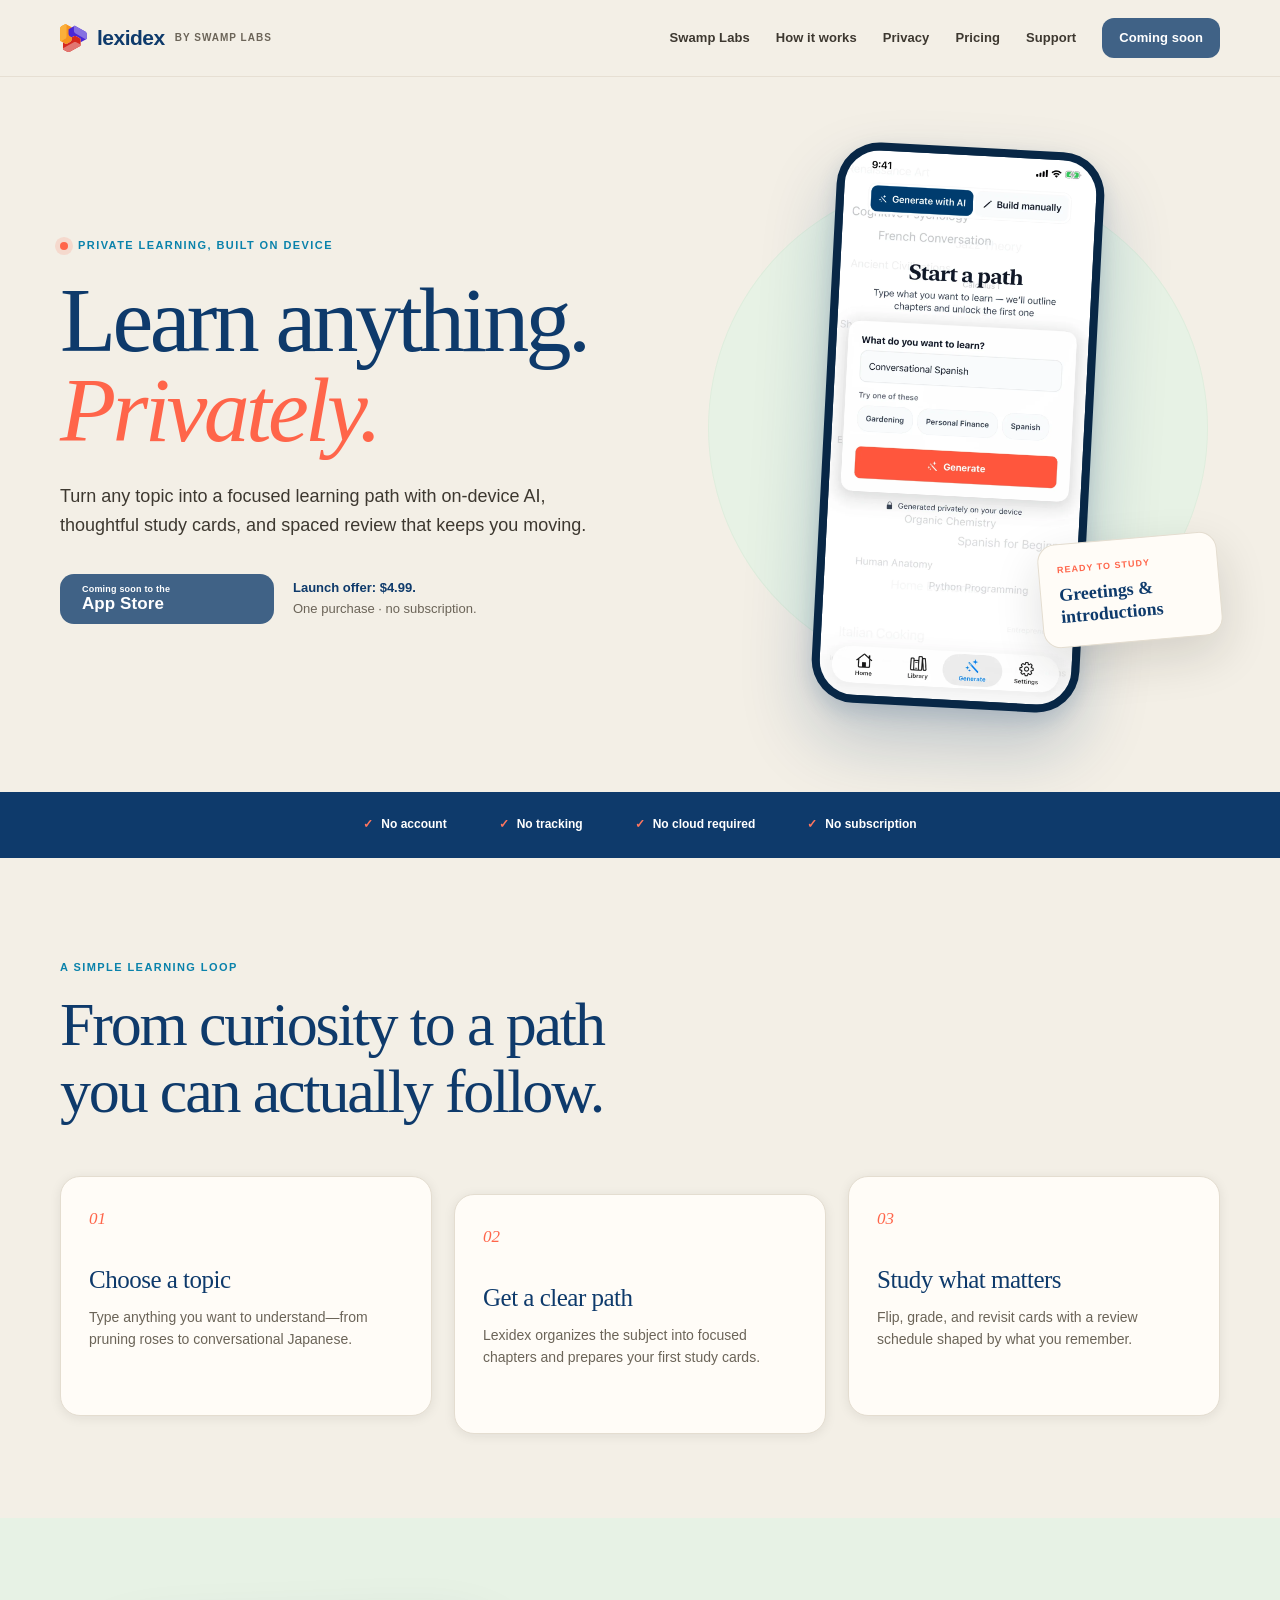
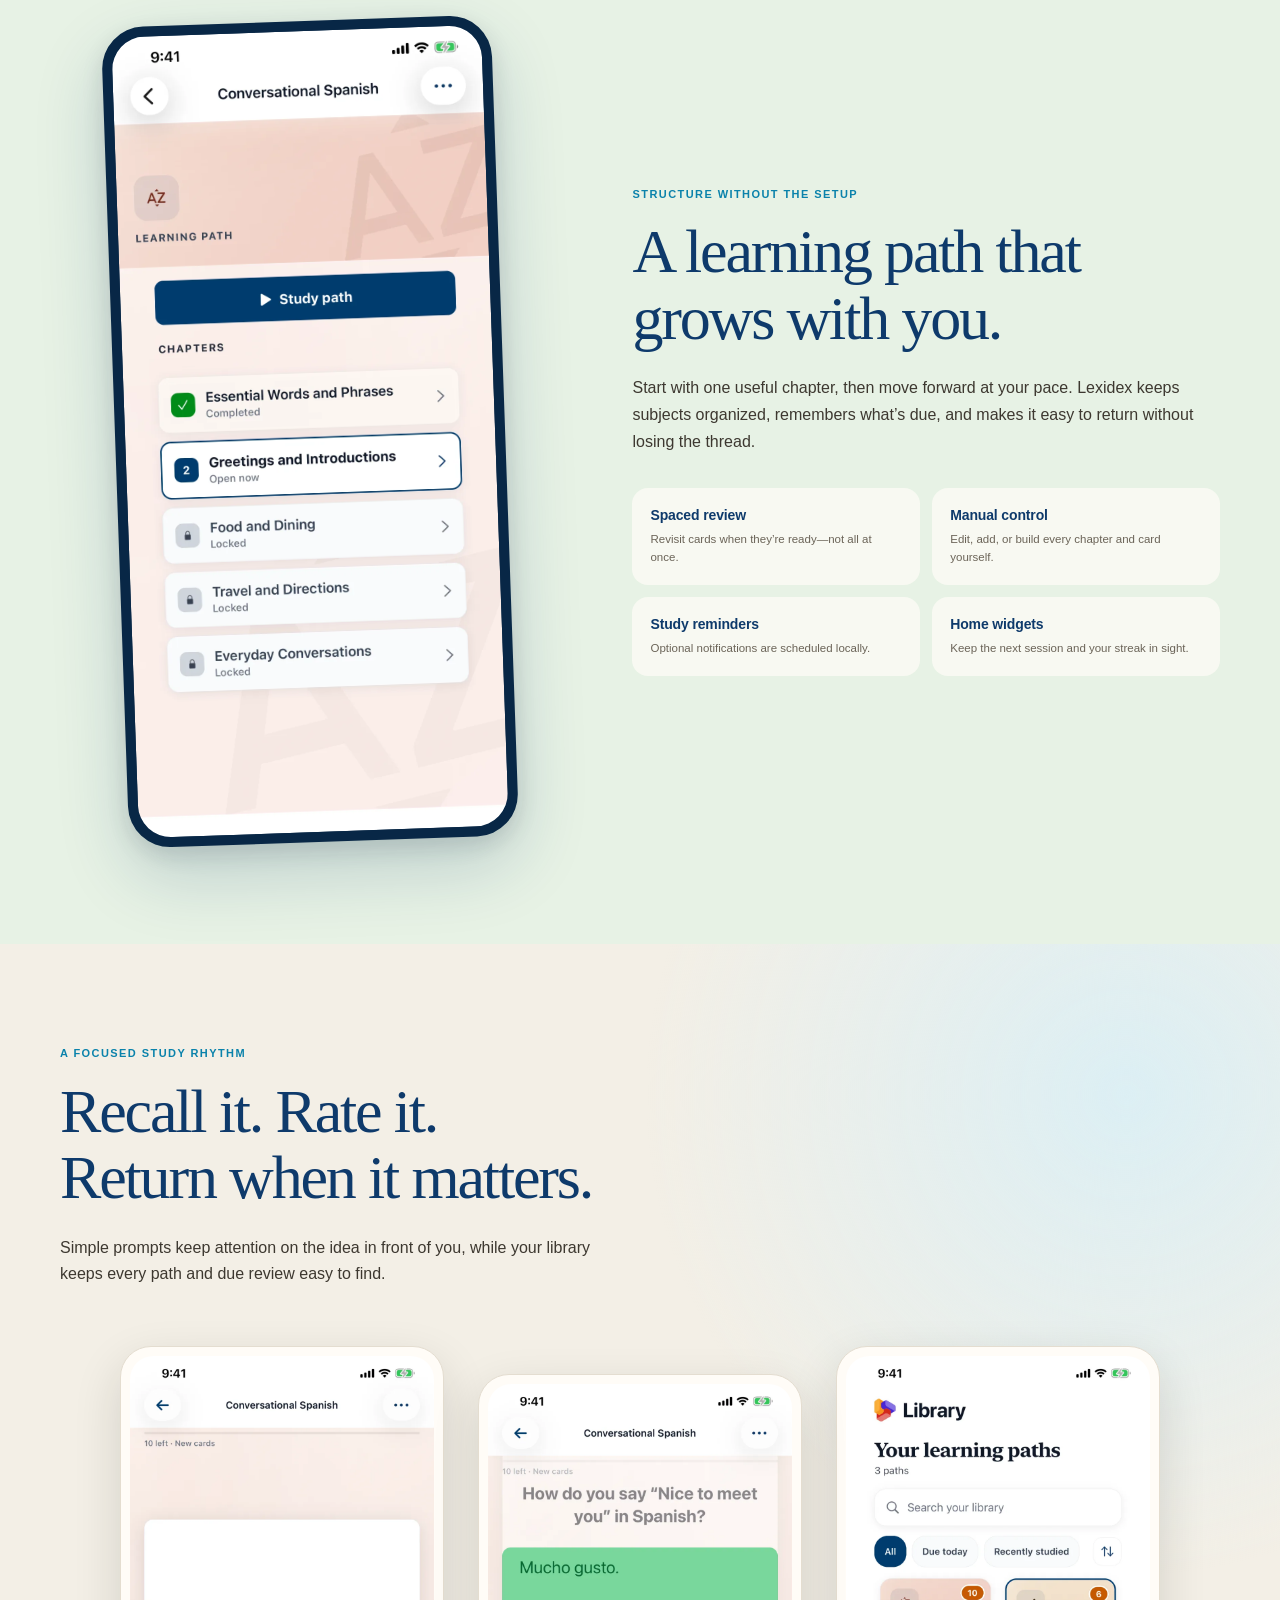
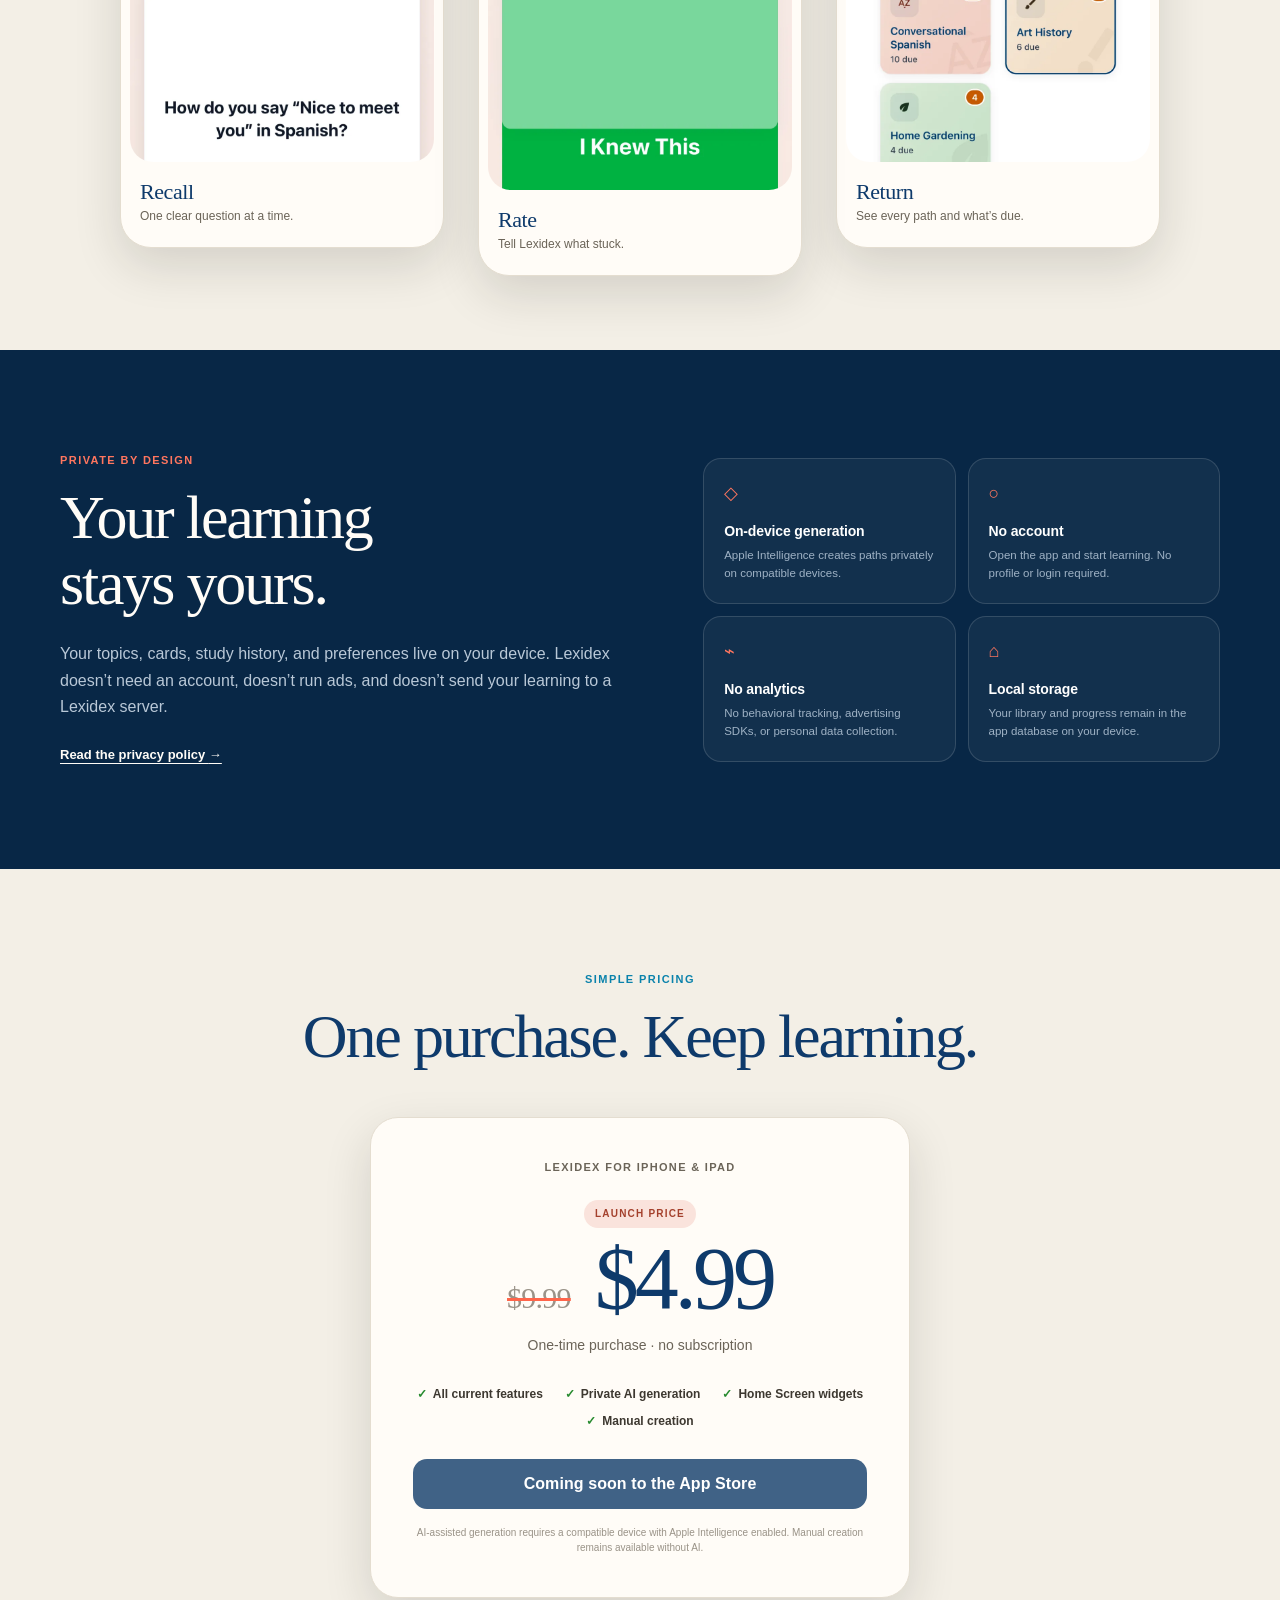
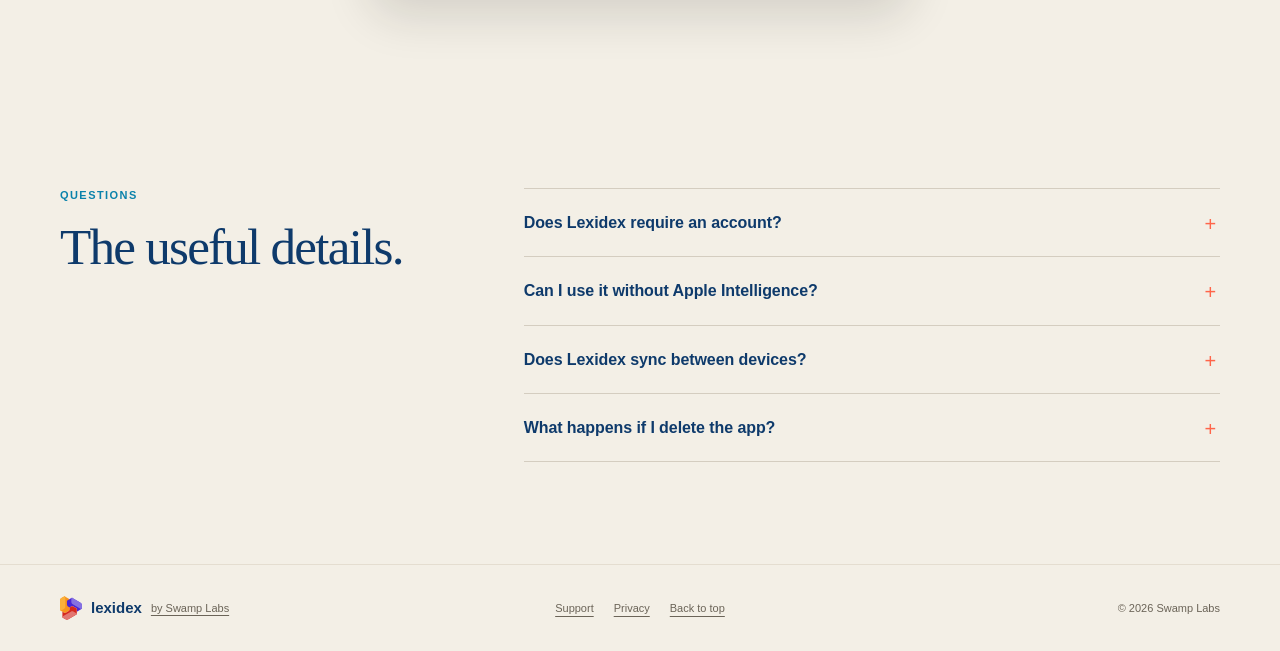
==== lexidex/index.html @ 6a4ce309 "Lexidex landing" ====
<!doctype html>
<html lang="en">
  <head>
    <meta charset="utf-8">
    <meta name="viewport" content="width=device-width, initial-scale=1">
    <meta name="theme-color" content="#0e3a6b">
    <meta name="description" content="Turn any topic into a private learning path with on-device AI, focused study cards, and spaced review.">
    <meta property="og:type" content="website">
    <meta property="og:site_name" content="Swamp Labs">
    <meta property="og:url" content="https://swamp-labs.com/lexidex/">
    <meta property="og:title" content="Lexidex — Learn anything. Privately.">
    <meta property="og:description" content="Private learning paths, generated on your device. One purchase, no subscription.">
    <meta property="og:image" content="https://swamp-labs.com/lexidex/assets/lexidex-social.png">
    <meta property="og:image:width" content="1200">
    <meta property="og:image:height" content="630">
    <meta property="og:image:alt" content="Lexidex — Learn anything. Privately. by Swamp Labs">
    <meta name="twitter:card" content="summary_large_image">
    <meta name="twitter:title" content="Lexidex — Learn anything. Privately.">
    <meta name="twitter:description" content="Private learning paths, generated on your device. One purchase, no subscription.">
    <meta name="twitter:image" content="https://swamp-labs.com/lexidex/assets/lexidex-social.png">
    <title>Lexidex — Learn anything. Privately.</title>
    <link rel="canonical" href="https://swamp-labs.com/lexidex/">
    <link rel="icon" href="assets/lexidex-icon.svg" type="image/svg+xml">
    <link rel="stylesheet" href="styles.css">
    <script src="script.js" defer></script>
    <script type="application/ld+json">
      {
        "@context": "https://schema.org",
        "@type": "SoftwareApplication",
        "name": "Lexidex",
        "url": "https://swamp-labs.com/lexidex/",
        "description": "Turn any topic into a private learning path with on-device AI, focused study cards, and spaced review.",
        "applicationCategory": "EducationalApplication",
        "operatingSystem": "iOS and iPadOS",
        "image": "https://swamp-labs.com/lexidex/assets/lexidex-social.png",
        "offers": {
          "@type": "Offer",
          "price": "4.99",
          "priceCurrency": "USD"
        },
        "author": {
          "@type": "Organization",
          "name": "Swamp Labs",
          "url": "https://swamp-labs.com/"
        },
        "featureList": [
          "On-device learning path generation",
          "Spaced review",
          "Manual card creation",
          "Local storage",
          "No account or subscription"
        ]
      }
    </script>
  </head>
  <body>
    <a class="skip-link" href="#main">Skip to content</a>

    <header class="site-header" data-site-header>
      <div class="site-container header-inner">
        <a class="brand" href="index.html" aria-label="Lexidex home">
          <img src="assets/lexidex-icon.svg" alt="" width="30" height="32">
          <span class="brand-name">lexidex</span>
          <span class="brand-studio">by Swamp Labs</span>
        </a>

        <button class="menu-toggle" type="button" aria-expanded="false" aria-controls="primary-navigation" data-menu-toggle>
          <span class="sr-only">Toggle navigation</span>
          <span aria-hidden="true"></span>
          <span aria-hidden="true"></span>
        </button>

        <nav class="primary-navigation" id="primary-navigation" aria-label="Primary navigation" data-navigation>
          <a href="../">Swamp Labs</a>
          <a href="#how-it-works">How it works</a>
          <a href="#privacy">Privacy</a>
          <a href="#pricing">Pricing</a>
          <a href="support.html">Support</a>
          <a class="button button-small" href="#download" aria-disabled="true" data-app-store-link data-live-text="Get Lexidex">Coming soon</a>
        </nav>
      </div>
    </header>

    <main id="main">
      <section class="hero">
        <div class="site-container hero-grid">
          <div class="hero-copy">
            <p class="eyebrow"><span aria-hidden="true"></span>Private learning, built on device</p>
            <h1>Learn anything.<br><em>Privately.</em></h1>
            <p class="hero-lede">Turn any topic into a focused learning path with on-device AI, thoughtful study cards, and spaced review that keeps you moving.</p>
            <div class="hero-actions" id="download">
              <a class="button button-app-store" href="#download" aria-disabled="true" data-app-store-link>
                <span><small data-store-status>Coming soon to the</small>App Store</span>
              </a>
              <p><strong>Launch offer: $4.99.</strong><br>One purchase · no subscription.</p>
            </div>
          </div>

          <div class="hero-product">
            <div class="soft-orbit" aria-hidden="true"></div>
            <div class="phone phone-hero phone--screenshot">
              <img src="assets/screenshots/01-create-path.webp" alt="Lexidex screen for creating a Conversational Spanish learning path" width="900" height="1948" decoding="async" fetchpriority="high">
            </div>
            <div class="ready-note" aria-hidden="true"><small>Ready to study</small><strong>Greetings &amp; introductions</strong></div>
          </div>
        </div>
      </section>

      <section class="promise-bar" aria-label="Lexidex promises">
        <div class="site-container promise-list">
          <span>No account</span>
          <span>No tracking</span>
          <span>No cloud required</span>
          <span>No subscription</span>
        </div>
      </section>

      <section class="section section-process" id="how-it-works">
        <div class="site-container">
          <p class="section-kicker">A simple learning loop</p>
          <h2 class="section-title">From curiosity to a path you can actually follow.</h2>
          <div class="step-grid">
            <article class="step-panel">
              <span class="step-number">01</span>
              <h3>Choose a topic</h3>
              <p>Type anything you want to understand—from pruning roses to conversational Japanese.</p>
            </article>
            <article class="step-panel">
              <span class="step-number">02</span>
              <h3>Get a clear path</h3>
              <p>Lexidex organizes the subject into focused chapters and prepares your first study cards.</p>
            </article>
            <article class="step-panel">
              <span class="step-number">03</span>
              <h3>Study what matters</h3>
              <p>Flip, grade, and revisit cards with a review schedule shaped by what you remember.</p>
            </article>
          </div>
        </div>
      </section>

      <section class="section path-showcase">
        <div class="site-container split-layout">
          <div class="path-screenshot">
            <img src="assets/screenshots/02-learning-path.webp" alt="Conversational Spanish learning path with completed, open, and locked chapters" width="900" height="1948" loading="lazy" decoding="async">
          </div>

          <div class="showcase-copy">
            <p class="section-kicker">Structure without the setup</p>
            <h2 class="section-title">A learning path that grows with you.</h2>
            <p class="section-lede">Start with one useful chapter, then move forward at your pace. Lexidex keeps subjects organized, remembers what’s due, and makes it easy to return without losing the thread.</p>
            <div class="feature-grid">
              <article><h3>Spaced review</h3><p>Revisit cards when they’re ready—not all at once.</p></article>
              <article><h3>Manual control</h3><p>Edit, add, or build every chapter and card yourself.</p></article>
              <article><h3>Study reminders</h3><p>Optional notifications are scheduled locally.</p></article>
              <article><h3>Home widgets</h3><p>Keep the next session and your streak in sight.</p></article>
            </div>
          </div>
        </div>
      </section>

      <section class="section tour-section" aria-labelledby="tour-title">
        <div class="site-container">
          <div class="tour-header">
            <p class="section-kicker">A focused study rhythm</p>
            <h2 class="section-title" id="tour-title">Recall it. Rate it. Return when it matters.</h2>
            <p class="section-lede">Simple prompts keep attention on the idea in front of you, while your library keeps every path and due review easy to find.</p>
          </div>

          <div class="tour-grid" aria-label="Lexidex study experience">
            <figure class="tour-card">
              <img src="assets/screenshots/03-study-card.webp" alt="Lexidex study card asking how to say Nice to meet you in Spanish" width="900" height="1948" loading="lazy" decoding="async">
              <figcaption><strong>Recall</strong><span>One clear question at a time.</span></figcaption>
            </figure>
            <figure class="tour-card">
              <img src="assets/screenshots/04-review-answer.webp" alt="Lexidex answer review showing Mucho gusto and the I Knew This response" width="900" height="1948" loading="lazy" decoding="async">
              <figcaption><strong>Rate</strong><span>Tell Lexidex what stuck.</span></figcaption>
            </figure>
            <figure class="tour-card">
              <img src="assets/screenshots/05-library-progress.webp" alt="Lexidex library with Spanish, art history, and gardening learning paths" width="900" height="1948" loading="lazy" decoding="async">
              <figcaption><strong>Return</strong><span>See every path and what’s due.</span></figcaption>
            </figure>
          </div>
        </div>
      </section>

      <section class="section privacy-section" id="privacy">
        <div class="site-container split-layout privacy-layout">
          <div>
            <p class="section-kicker">Private by design</p>
            <h2 class="section-title">Your learning stays yours.</h2>
            <p class="section-lede">Your topics, cards, study history, and preferences live on your device. Lexidex doesn’t need an account, doesn’t run ads, and doesn’t send your learning to a Lexidex server.</p>
            <a class="text-link" href="privacy.html">Read the privacy policy <span aria-hidden="true">→</span></a>
          </div>
          <div class="privacy-grid">
            <article><span aria-hidden="true">◇</span><h3>On-device generation</h3><p>Apple Intelligence creates paths privately on compatible devices.</p></article>
            <article><span aria-hidden="true">○</span><h3>No account</h3><p>Open the app and start learning. No profile or login required.</p></article>
            <article><span aria-hidden="true">⌁</span><h3>No analytics</h3><p>No behavioral tracking, advertising SDKs, or personal data collection.</p></article>
            <article><span aria-hidden="true">⌂</span><h3>Local storage</h3><p>Your library and progress remain in the app database on your device.</p></article>
          </div>
        </div>
      </section>

      <section class="section pricing-section" id="pricing">
        <div class="site-container pricing-inner">
          <p class="section-kicker">Simple pricing</p>
          <h2 class="section-title">One purchase. Keep learning.</h2>
          <article class="price-panel">
            <p class="price-name">Lexidex for iPhone &amp; iPad</p>
            <div class="price-offer" aria-label="Launch price $4.99, regularly $9.99">
              <span class="price-badge">Launch price</span>
              <div class="price-lockup">
                <del class="price-original">$9.99</del>
                <span class="price-current">$4.99</span>
              </div>
            </div>
            <p class="price-subtitle">One-time purchase · no subscription</p>
            <ul><li>All current features</li><li>Private AI generation</li><li>Home Screen widgets</li><li>Manual creation</li></ul>
            <a class="button button-wide" href="#download" aria-disabled="true" data-app-store-link data-live-text="Download on the App Store">Coming soon to the App Store</a>
            <p class="compatibility">AI-assisted generation requires a compatible device with Apple Intelligence enabled. Manual creation remains available without AI.</p>
          </article>
        </div>
      </section>

      <section class="section faq-section">
        <div class="site-container faq-layout">
          <div>
            <p class="section-kicker">Questions</p>
            <h2 class="section-title">The useful details.</h2>
          </div>
          <div class="faq-list">
            <details><summary>Does Lexidex require an account?</summary><p>No. Lexidex has no account or sign-in system.</p></details>
            <details><summary>Can I use it without Apple Intelligence?</summary><p>Yes. You can build learning paths, chapters, and study cards manually. AI-assisted generation requires a compatible device.</p></details>
            <details><summary>Does Lexidex sync between devices?</summary><p>No. This version stores learning data locally and does not provide cloud backup or device-to-device sync.</p></details>
            <details><summary>What happens if I delete the app?</summary><p>Deleting the app deletes the learning data stored in its local database.</p></details>
          </div>
        </div>
      </section>
    </main>

    <footer class="site-footer">
      <div class="site-container footer-inner">
        <div class="footer-brand"><img src="assets/lexidex-icon.svg" alt="" width="24" height="26"><strong>lexidex</strong><a href="../">by Swamp Labs</a></div>
        <nav aria-label="Footer navigation"><a href="support.html">Support</a><a href="privacy.html">Privacy</a><a href="#main">Back to top</a></nav>
        <p>© <span data-current-year>2026</span> Swamp Labs</p>
      </div>
    </footer>

    <div class="toast" role="status" aria-live="polite" data-toast hidden>Lexidex is coming soon to the App Store.</div>
  </body>
</html>
---- lexidex/styles.css ----
:root {
  color-scheme: light;

  /* Brand — source: constants/themes/primitives.ts */
  --brand-navy: #0e3a6b;
  --brand-cyan: #0a82ab;
  --brand-coral: #ff654a;
  --brand-coral-dark: #ff765f;

  /* Paper theme — source: constants/themes/primitives.ts */
  --paper-base: #f3efe6;
  --paper-surface: #faf7f2;
  --paper-elevated: #fffcf7;
  --paper-border: #e4ddd0;
  --paper-border-strong: #d4cdc0;
  --paper-text: #1c1915;
  --paper-text-secondary: #3d3830;
  --paper-text-tertiary: #6b6458;
  --paper-text-disabled: #9a9388;

  /* Supporting web colors */
  --navy-deep: #082746;
  --navy-soft: #e0e9f2;
  --cyan-soft: #dceff4;
  --coral-soft: #fae3dc;
  --green: #268a2e;
  --green-soft: #e7f2e5;
  --warning: #b85f00;
  --warning-soft: #f8ebd4;
  --white: #ffffff;

  /* Typography */
  --font-sans: -apple-system, BlinkMacSystemFont, "SF Pro Text", "Segoe UI", Roboto, Helvetica, Arial, sans-serif;
  --font-display: -apple-system, BlinkMacSystemFont, "SF Pro Display", "Segoe UI", Roboto, Helvetica, Arial, sans-serif;
  --font-serif: ui-serif, Georgia, "Times New Roman", serif;
  --font-mono: "SFMono-Regular", Menlo, Monaco, Consolas, monospace;

  /* Geometry */
  --radius-card: 10px;
  --radius-study: 12px;
  --radius-hero: 14px;
  --radius-surface: 16px;
  --radius-panel: 18px;
  --radius-form: 20px;
  --radius-large: 28px;
  --shadow-card: 0 2px 12px rgba(28, 25, 21, 0.08);
  --shadow-study: 0 18px 48px rgba(28, 25, 21, 0.14);
  --content-width: 1160px;
}

*, *::before, *::after { box-sizing: border-box; }

html {
  scroll-behavior: smooth;
  scroll-padding-top: 88px;
}

body {
  margin: 0;
  background: var(--paper-base);
  color: var(--paper-text);
  font-family: var(--font-sans);
  font-size: 16px;
  line-height: 1.6;
  -webkit-font-smoothing: antialiased;
}

body.menu-open { overflow: hidden; }
img { display: block; max-width: 100%; }
a { color: inherit; }
button, input, textarea, select { font: inherit; }

.sr-only {
  position: absolute;
  width: 1px;
  height: 1px;
  padding: 0;
  margin: -1px;
  overflow: hidden;
  clip: rect(0, 0, 0, 0);
  white-space: nowrap;
  border: 0;
}

.skip-link {
  position: fixed;
  left: 16px;
  top: 12px;
  z-index: 1000;
  padding: 10px 14px;
  border-radius: var(--radius-card);
  background: var(--paper-elevated);
  color: var(--brand-navy);
  font-weight: 700;
  transform: translateY(-150%);
  transition: transform 160ms ease;
}

.skip-link:focus { transform: translateY(0); }

:focus-visible {
  outline: 3px solid var(--brand-cyan);
  outline-offset: 4px;
}

.site-container {
  width: min(100% - 48px, var(--content-width));
  margin-inline: auto;
}

.site-header {
  position: sticky;
  top: 0;
  z-index: 100;
  border-bottom: 1px solid color-mix(in srgb, var(--paper-border) 86%, transparent);
  background: color-mix(in srgb, var(--paper-base) 90%, transparent);
  backdrop-filter: blur(18px);
}

.header-inner {
  min-height: 76px;
  display: flex;
  align-items: center;
  justify-content: space-between;
  gap: 32px;
}

.brand {
  display: inline-flex;
  align-items: center;
  gap: 10px;
  color: var(--paper-text);
  text-decoration: none;
}

.brand img { width: 27px; height: 29px; object-fit: contain; }

.brand-name {
  color: var(--brand-navy);
  font-family: var(--font-display);
  font-size: 21px;
  font-weight: 800;
  letter-spacing: -0.5px;
}

.brand-studio {
  color: var(--paper-text-tertiary);
  font-size: 10px;
  font-weight: 750;
  letter-spacing: 1px;
  text-transform: uppercase;
}

.primary-navigation {
  display: flex;
  align-items: center;
  gap: 26px;
}

.primary-navigation > a:not(.button) {
  color: var(--paper-text-secondary);
  font-size: 13px;
  font-weight: 650;
  letter-spacing: 0.005em;
  text-decoration: none;
}

.primary-navigation > a:not(.button):hover { color: var(--brand-cyan); }
.menu-toggle { display: none; }

.button {
  min-height: 50px;
  display: inline-flex;
  align-items: center;
  justify-content: center;
  gap: 10px;
  padding: 0 22px;
  border: 0;
  border-radius: var(--radius-hero);
  background: var(--brand-navy);
  color: var(--white);
  box-shadow: 0 10px 28px rgba(14, 58, 107, 0.16);
  font-weight: 750;
  letter-spacing: 0.005em;
  text-decoration: none;
  transition: background-color 160ms ease, box-shadow 160ms ease, transform 160ms ease;
}

.button:hover {
  background: var(--brand-cyan);
  box-shadow: 0 14px 34px rgba(10, 130, 171, 0.2);
  transform: translateY(-1px);
}

.button:active { transform: translateY(0); }
.button-small { min-height: 40px; padding-inline: 17px; border-radius: var(--radius-study); font-size: 13px; }
.button-wide { width: 100%; }
.button[aria-disabled="true"] {
  cursor: default;
  background: color-mix(in srgb, var(--brand-navy) 78%, var(--paper-base));
  box-shadow: none;
}

.button[aria-disabled="true"]:hover {
  background: color-mix(in srgb, var(--brand-navy) 78%, var(--paper-base));
  box-shadow: none;
  transform: none;
}

.hero {
  position: relative;
  overflow: hidden;
}

.hero-grid {
  min-height: 670px;
  display: grid;
  grid-template-columns: minmax(0, 1.05fr) minmax(380px, 0.95fr);
  align-items: center;
  gap: 56px;
  padding-block: 70px 84px;
}

.eyebrow,
.section-kicker {
  margin: 0;
  color: var(--brand-cyan);
  font-size: 11px;
  font-weight: 800;
  letter-spacing: 0.13em;
  line-height: 1.4;
  text-transform: uppercase;
}

.eyebrow {
  display: inline-flex;
  align-items: center;
  gap: 10px;
  margin-bottom: 22px;
}

.eyebrow span {
  width: 8px;
  height: 8px;
  border-radius: 50%;
  background: var(--brand-coral);
  box-shadow: 0 0 0 5px color-mix(in srgb, var(--brand-coral) 16%, transparent);
}

.hero h1,
.section-title {
  margin: 0;
  color: var(--brand-navy);
  font-family: var(--font-serif);
  font-weight: 500;
  letter-spacing: -0.035em;
  text-wrap: balance;
}

.hero h1 {
  font-size: clamp(58px, 7.4vw, 92px);
  line-height: 0.98;
  letter-spacing: -0.04em;
}

.hero h1 em { color: var(--brand-coral); font-weight: 500; }

.hero-lede {
  max-width: 34rem;
  margin: 26px 0 0;
  color: var(--paper-text-secondary);
  font-size: 18px;
  line-height: 1.62;
  text-wrap: pretty;
}

.hero-actions {
  display: flex;
  align-items: center;
  gap: 19px;
  margin-top: 34px;
}

.button-app-store { min-width: 214px; justify-content: flex-start; }
.button-app-store span:last-child { display: grid; line-height: 1.05; font-size: 17px; }
.button-app-store small { font-size: 9px; font-weight: 600; letter-spacing: 0.2px; }
.hero-actions p { margin: 0; color: var(--paper-text-tertiary); font-size: 13px; }
.hero-actions strong { color: var(--brand-navy); }

.hero-product {
  position: relative;
  min-height: 520px;
  display: grid;
  place-items: center;
}

.soft-orbit {
  position: absolute;
  width: 500px;
  height: 500px;
  border-radius: 50%;
  background: var(--green-soft);
  box-shadow: inset 0 0 0 1px rgba(38, 138, 46, 0.04);
}

.phone {
  position: relative;
  z-index: 1;
  width: 268px;
  height: 536px;
  padding: 9px;
  border-radius: 43px;
  background: var(--navy-deep);
  box-shadow: 0 36px 70px rgba(14, 58, 107, 0.24), 0 8px 20px rgba(14, 58, 107, 0.14);
}

.phone-hero { transform: rotate(3deg); }
.phone.phone--screenshot {
  width: min(268px, 72vw);
  height: auto;
  padding: 8px;
}

.phone--screenshot img {
  width: 100%;
  height: auto;
  border-radius: 35px;
}

.ready-note {
  position: absolute;
  z-index: 2;
  right: 0;
  bottom: 12%;
  width: 180px;
  padding: 18px;
  border: 1px solid var(--paper-border);
  border-radius: var(--radius-panel);
  background: var(--paper-elevated);
  box-shadow: var(--shadow-study);
  transform: rotate(-5deg);
}

.ready-note small { display: block; color: var(--brand-coral); font-size: 9px; font-weight: 800; letter-spacing: 1px; text-transform: uppercase; }
.ready-note strong { display: block; margin-top: 8px; color: var(--brand-navy); font-family: var(--font-serif); font-size: 18px; line-height: 1.2; }

.promise-bar { padding-block: 23px; background: var(--brand-navy); color: var(--white); }
.promise-list { display: flex; justify-content: center; align-items: center; gap: clamp(22px, 5vw, 52px); font-size: 12px; font-weight: 700; }
.promise-list span::before { content: "✓"; margin-right: 8px; color: var(--brand-coral-dark); }

.section { padding-block: clamp(88px, 8vw, 112px); }
.section-title { max-width: 760px; margin-top: 16px; font-size: clamp(42px, 5.2vw, 62px); line-height: 1.07; }
.section-lede { max-width: 36rem; margin: 24px 0 0; color: var(--paper-text-secondary); font-size: 16px; line-height: 1.68; text-wrap: pretty; }

.step-grid { display: grid; grid-template-columns: repeat(3, 1fr); gap: 22px; margin-top: 52px; }
.step-panel { min-height: 240px; padding: 28px; border: 1px solid var(--paper-border); border-radius: var(--radius-form); background: var(--paper-elevated); box-shadow: var(--shadow-card); }
.step-panel:nth-child(2) { transform: translateY(18px); }
.step-number { color: var(--brand-coral); font-family: var(--font-serif); font-size: 17px; font-style: italic; }
.step-panel h3 { margin: 33px 0 11px; color: var(--brand-navy); font-family: var(--font-serif); font-size: 25px; font-weight: 500; letter-spacing: -0.02em; line-height: 1.18; }
.step-panel p { margin: 0; color: var(--paper-text-tertiary); font-size: 14px; line-height: 1.62; text-wrap: pretty; }

.path-showcase { background: var(--green-soft); }
.split-layout { display: grid; grid-template-columns: minmax(0, 0.92fr) minmax(0, 1.08fr); align-items: center; gap: 72px; }
.path-screenshot {
  width: min(100%, 390px);
  margin-inline: auto;
  padding: 10px;
  border-radius: 42px;
  background: var(--navy-deep);
  box-shadow: 0 28px 70px rgba(14, 58, 107, 0.2), 0 8px 22px rgba(28, 25, 21, 0.12);
  transform: rotate(-2deg);
}

.path-screenshot img {
  width: 100%;
  height: auto;
  border-radius: 33px;
}

.feature-grid { display: grid; grid-template-columns: 1fr 1fr; gap: 12px; margin-top: 32px; }
.feature-grid article { padding: 18px; border-radius: var(--radius-surface); background: color-mix(in srgb, var(--paper-elevated) 72%, transparent); }
.feature-grid h3 { margin: 0; color: var(--brand-navy); font-size: 14px; letter-spacing: -0.01em; line-height: 1.3; }
.feature-grid p { margin: 7px 0 0; color: var(--paper-text-tertiary); font-size: 11.5px; line-height: 1.55; }

.tour-section {
  overflow: hidden;
  background:
    radial-gradient(circle at 88% 15%, var(--cyan-soft), transparent 34%),
    var(--paper-base);
}

.tour-header {
  max-width: 790px;
}

.tour-grid {
  display: grid;
  grid-template-columns: repeat(3, minmax(0, 1fr));
  align-items: start;
  gap: clamp(18px, 3vw, 34px);
  max-width: 1040px;
  margin: 58px auto 0;
}

.tour-card {
  align-self: start;
  margin: 0;
  padding: 9px 9px 22px;
  border: 1px solid var(--paper-border);
  border-radius: 31px;
  background: var(--paper-elevated);
  box-shadow: var(--shadow-study);
}

.tour-card:nth-child(2) { transform: translateY(28px); }

.tour-card img {
  width: 100%;
  height: auto;
  aspect-ratio: 3 / 4;
  object-fit: cover;
  object-position: top;
  border-radius: 23px;
}

.tour-card figcaption {
  display: grid;
  gap: 3px;
  padding: 17px 10px 0;
}

.tour-card figcaption strong {
  color: var(--brand-navy);
  font-family: var(--font-serif);
  font-size: 22px;
  font-weight: 500;
  letter-spacing: -0.02em;
  line-height: 1.15;
}

.tour-card figcaption span {
  color: var(--paper-text-tertiary);
  font-size: 12px;
  line-height: 1.5;
}

.privacy-section { background: var(--navy-deep); color: var(--white); }
.privacy-section .section-kicker { color: var(--brand-coral-dark); }
.privacy-section .section-title { color: var(--paper-elevated); }
.privacy-section .section-lede { color: #b9c8d7; }
.privacy-layout { grid-template-columns: 1.05fr 0.95fr; }
.text-link { display: inline-block; margin-top: 24px; color: var(--paper-elevated); font-size: 13px; font-weight: 700; text-underline-offset: 4px; }
.privacy-grid { display: grid; grid-template-columns: 1fr 1fr; gap: 12px; }
.privacy-grid article { min-height: 146px; padding: 20px; border: 1px solid rgba(255, 252, 247, 0.14); border-radius: var(--radius-panel); background: rgba(255, 255, 255, 0.045); }
.privacy-grid article > span { color: var(--brand-coral-dark); font-size: 18px; }
.privacy-grid h3 { margin: 14px 0 7px; color: var(--white); font-size: 14px; letter-spacing: -0.01em; line-height: 1.3; }
.privacy-grid p { margin: 0; color: #9fb2c5; font-size: 11.5px; line-height: 1.55; }

.pricing-inner { text-align: center; }
.pricing-inner .section-title { margin-inline: auto; }
.price-panel { max-width: 540px; margin: 48px auto 0; padding: 42px; border: 1px solid var(--paper-border); border-radius: var(--radius-large); background: var(--paper-elevated); box-shadow: var(--shadow-study); }
.price-name { margin: 0; color: var(--paper-text-tertiary); font-size: 11px; font-weight: 800; letter-spacing: 0.12em; line-height: 1.4; text-transform: uppercase; }
.price-offer {
  display: grid;
  justify-items: center;
  gap: 11px;
  margin-top: 24px;
}
.price-badge {
  display: inline-flex;
  align-items: center;
  min-height: 28px;
  padding: 0 11px;
  border-radius: 999px;
  background: var(--coral-soft);
  color: #a4402c;
  font-size: 10px;
  font-weight: 800;
  letter-spacing: 0.12em;
  line-height: 1;
  text-transform: uppercase;
}
.price-lockup {
  display: flex;
  align-items: baseline;
  justify-content: center;
  gap: clamp(14px, 3vw, 24px);
}
.price-original {
  position: relative;
  color: var(--paper-text-disabled);
  font-family: var(--font-serif);
  font-size: 30px;
  letter-spacing: -0.025em;
  line-height: 1;
  text-decoration-color: var(--brand-coral);
  text-decoration-thickness: 3px;
}
.price-current {
  color: var(--brand-navy);
  font-family: var(--font-serif);
  font-size: clamp(72px, 8vw, 88px);
  letter-spacing: -0.045em;
  line-height: 0.92;
}
.price-subtitle { margin: 15px 0 0; color: var(--paper-text-tertiary); font-size: 14px; line-height: 1.5; }
.price-panel ul { display: flex; justify-content: center; flex-wrap: wrap; gap: 9px 22px; margin: 29px 0; padding: 0; color: var(--paper-text-secondary); font-size: 12px; font-weight: 650; line-height: 1.5; list-style: none; }
.price-panel li::before { content: "✓"; margin-right: 6px; color: var(--green); }
.compatibility { margin: 16px 0 0; color: var(--paper-text-disabled); font-size: 10px; line-height: 1.5; }

.faq-section { padding-top: clamp(64px, 7vw, 88px); }
.faq-layout { display: grid; grid-template-columns: 0.72fr 1.28fr; gap: 72px; }
.faq-layout .section-title { font-size: clamp(38px, 4vw, 52px); }
.faq-list { border-top: 1px solid var(--paper-border-strong); }
.faq-list details { border-bottom: 1px solid var(--paper-border-strong); }
.faq-list summary { position: relative; padding: 22px 44px 22px 0; color: var(--brand-navy); font-weight: 700; letter-spacing: -0.005em; line-height: 1.45; cursor: pointer; list-style: none; }
.faq-list summary::-webkit-details-marker { display: none; }
.faq-list summary::after { content: "+"; position: absolute; right: 4px; top: 21px; color: var(--brand-coral); font-size: 20px; font-weight: 400; }
.faq-list details[open] summary::after { content: "−"; }
.faq-list details p { max-width: 58ch; margin: -5px 0 24px; color: var(--paper-text-tertiary); font-size: 14px; line-height: 1.65; }

.site-footer { padding-block: 31px; border-top: 1px solid var(--paper-border); }
.footer-inner { display: grid; grid-template-columns: 1fr auto 1fr; align-items: center; gap: 24px; color: var(--paper-text-tertiary); font-size: 11px; }
.footer-brand { display: flex; align-items: center; gap: 9px; }
.footer-brand img { width: 22px; height: 24px; }
.footer-brand strong { color: var(--brand-navy); font-size: 15px; }
.footer-brand a { color: var(--paper-text-tertiary); text-underline-offset: 3px; }
.footer-brand a:hover { color: var(--brand-cyan); }
.footer-inner nav { display: flex; gap: 20px; }
.footer-inner nav a { text-underline-offset: 4px; }
.footer-inner > p { justify-self: end; margin: 0; }

.toast {
  position: fixed;
  z-index: 200;
  left: 50%;
  bottom: 24px;
  transform: translateX(-50%);
  padding: 12px 17px;
  border: 1px solid var(--paper-border);
  border-radius: var(--radius-study);
  background: var(--paper-elevated);
  color: var(--paper-text-secondary);
  box-shadow: var(--shadow-study);
  font-size: 13px;
  font-weight: 700;
}

/* Shared content-page shell: support and privacy */
.content-page main { min-height: 70vh; }
.content-hero { padding-block: 84px 56px; border-bottom: 1px solid var(--paper-border); }
.content-hero h1 { max-width: 760px; margin: 16px 0 0; color: var(--brand-navy); font-family: var(--font-serif); font-size: clamp(48px, 7vw, 74px); font-weight: 500; line-height: 1.04; letter-spacing: -0.035em; text-wrap: balance; }
.content-hero p:last-child { max-width: 42rem; margin: 24px 0 0; color: var(--paper-text-secondary); font-size: 17px; line-height: 1.68; text-wrap: pretty; }
.content-body { max-width: 820px; padding-block: 64px 104px; }
.content-body section + section { margin-top: 56px; }
.content-body h2 { margin: 0 0 16px; color: var(--brand-navy); font-family: var(--font-serif); font-size: 30px; font-weight: 500; letter-spacing: -0.02em; line-height: 1.18; }
.content-body h3 { margin: 30px 0 9px; color: var(--paper-text-secondary); font-size: 16px; letter-spacing: -0.01em; line-height: 1.35; }
.content-body p, .content-body li { color: var(--paper-text-secondary); font-size: 15px; line-height: 1.72; }
.content-body a { color: var(--brand-cyan); font-weight: 700; text-underline-offset: 3px; }
.content-body ul, .content-body ol { padding-left: 22px; }
.callout { padding: 22px; border-left: 4px solid var(--brand-coral); border-radius: 0 var(--radius-surface) var(--radius-surface) 0; background: var(--paper-elevated); }
.callout p { margin: 0; }

@media (max-width: 900px) {
  .menu-toggle {
    width: 42px;
    height: 42px;
    display: grid;
    place-content: center;
    gap: 6px;
    border: 1px solid var(--paper-border);
    border-radius: var(--radius-study);
    background: var(--paper-elevated);
    color: var(--brand-navy);
    cursor: pointer;
  }

  .menu-toggle span:not(.sr-only) { width: 19px; height: 2px; background: currentColor; transition: transform 160ms ease; }
  .menu-toggle[aria-expanded="true"] span:nth-child(2) { transform: translateY(4px) rotate(45deg); }
  .menu-toggle[aria-expanded="true"] span:nth-child(3) { transform: translateY(-4px) rotate(-45deg); }

  .primary-navigation {
    position: fixed;
    inset: 76px 0 auto;
    display: grid;
    gap: 0;
    padding: 16px 24px 24px;
    border-bottom: 1px solid var(--paper-border);
    background: var(--paper-base);
    box-shadow: 0 22px 35px rgba(28, 25, 21, 0.12);
    transform: translateY(-130%);
    visibility: hidden;
    transition: transform 180ms ease, visibility 180ms;
  }

  .primary-navigation.is-open { transform: translateY(0); visibility: visible; }
  .primary-navigation > a:not(.button) { padding: 14px 4px; border-bottom: 1px solid var(--paper-border); font-size: 15px; }
  .primary-navigation .button { margin-top: 16px; }
  .hero-grid { grid-template-columns: 1fr; padding-top: 58px; text-align: center; }
  .hero-copy { display: flex; flex-direction: column; align-items: center; }
  .hero-product { margin-top: 12px; }
  .ready-note { right: 12%; }
  .step-grid { grid-template-columns: 1fr; }
  .step-panel:nth-child(2) { transform: none; }
  .split-layout, .privacy-layout, .faq-layout { grid-template-columns: 1fr; }
  .showcase-copy { order: -1; }
  .privacy-layout { gap: 48px; }
  .tour-grid {
    grid-auto-columns: minmax(250px, 54vw);
    grid-template-columns: none;
    grid-auto-flow: column;
    gap: 20px;
    margin-inline: -24px;
    padding: 0 24px 28px;
    overflow-x: auto;
    overscroll-behavior-inline: contain;
    scroll-snap-type: inline mandatory;
    scrollbar-width: thin;
  }
  .tour-card { scroll-snap-align: center; }
  .tour-card:nth-child(2) { transform: none; }
  .footer-inner { grid-template-columns: 1fr; justify-items: center; text-align: center; }
  .footer-inner > p { justify-self: center; }
}

@media (max-width: 600px) {
  .site-container { width: min(100% - 36px, var(--content-width)); }
  .brand-studio { display: none; }
  .hero-grid { min-height: 0; gap: 20px; padding-block: 52px 66px; }
  .hero h1 { font-size: clamp(50px, 15vw, 64px); line-height: 1; }
  .hero-lede { font-size: 16px; line-height: 1.6; }
  .hero-actions { flex-direction: column; }
  .soft-orbit { width: 390px; height: 390px; }
  .phone { width: 248px; height: 500px; }
  .ready-note { right: -1%; width: 154px; }
  .path-screenshot { width: min(88vw, 340px); }
  .tour-grid {
    grid-auto-columns: minmax(238px, 76vw);
    margin-inline: -18px;
    padding-inline: 18px;
  }
  .promise-list { flex-direction: column; gap: 9px; }
  .section { padding-block: 76px; }
  .section-title { font-size: 39px; line-height: 1.08; letter-spacing: -0.03em; }
  .section-lede { line-height: 1.65; }
  .step-grid { margin-top: 40px; }
  .price-panel { padding: 26px 22px; }
  .feature-grid, .privacy-grid { grid-template-columns: 1fr; }
  .price-panel ul { display: grid; justify-content: start; text-align: left; }
  .footer-inner nav { flex-wrap: wrap; justify-content: center; }
  .content-hero { padding-block: 64px 42px; }
  .content-hero h1 { font-size: 49px; }
  .content-body { padding-block: 48px 80px; }
}

@media (prefers-reduced-motion: reduce) {
  html { scroll-behavior: auto; }
  *, *::before, *::after { scroll-behavior: auto !important; transition-duration: 0.01ms !important; animation-duration: 0.01ms !important; animation-iteration-count: 1 !important; }
}
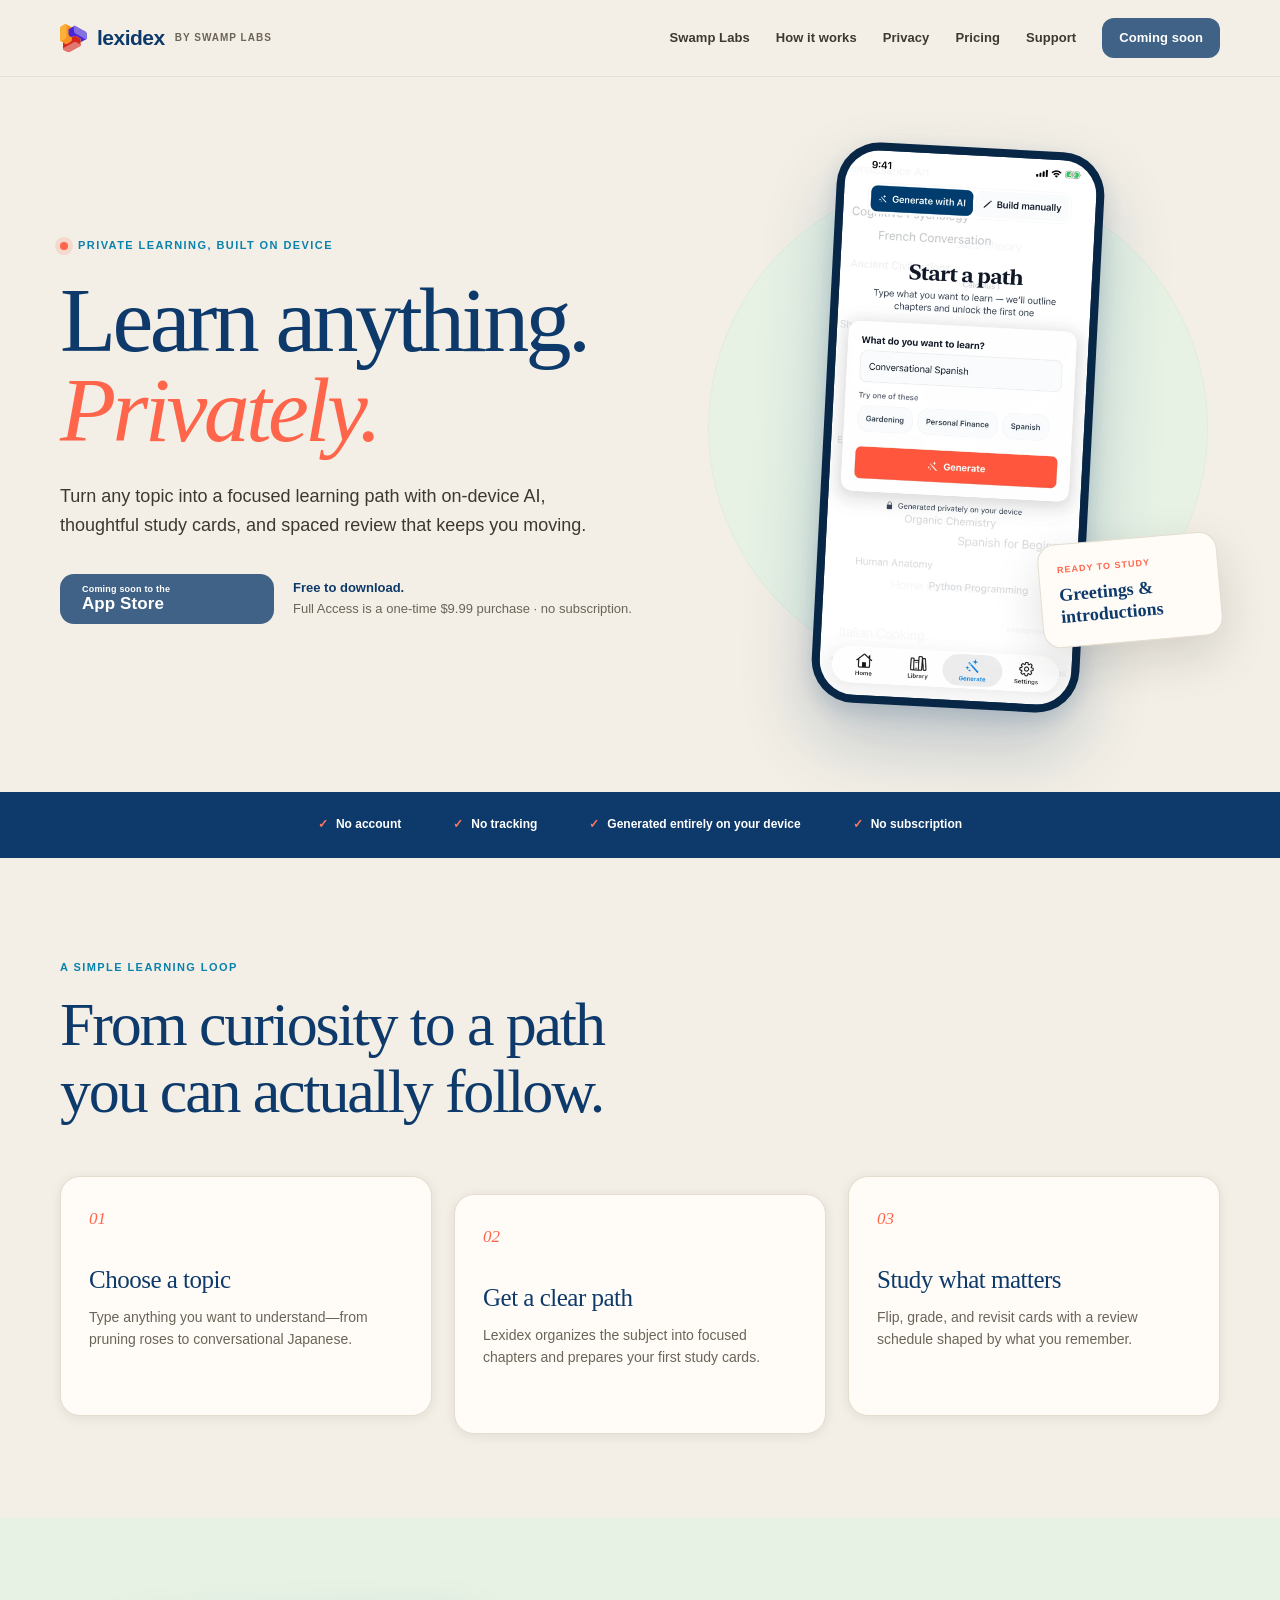
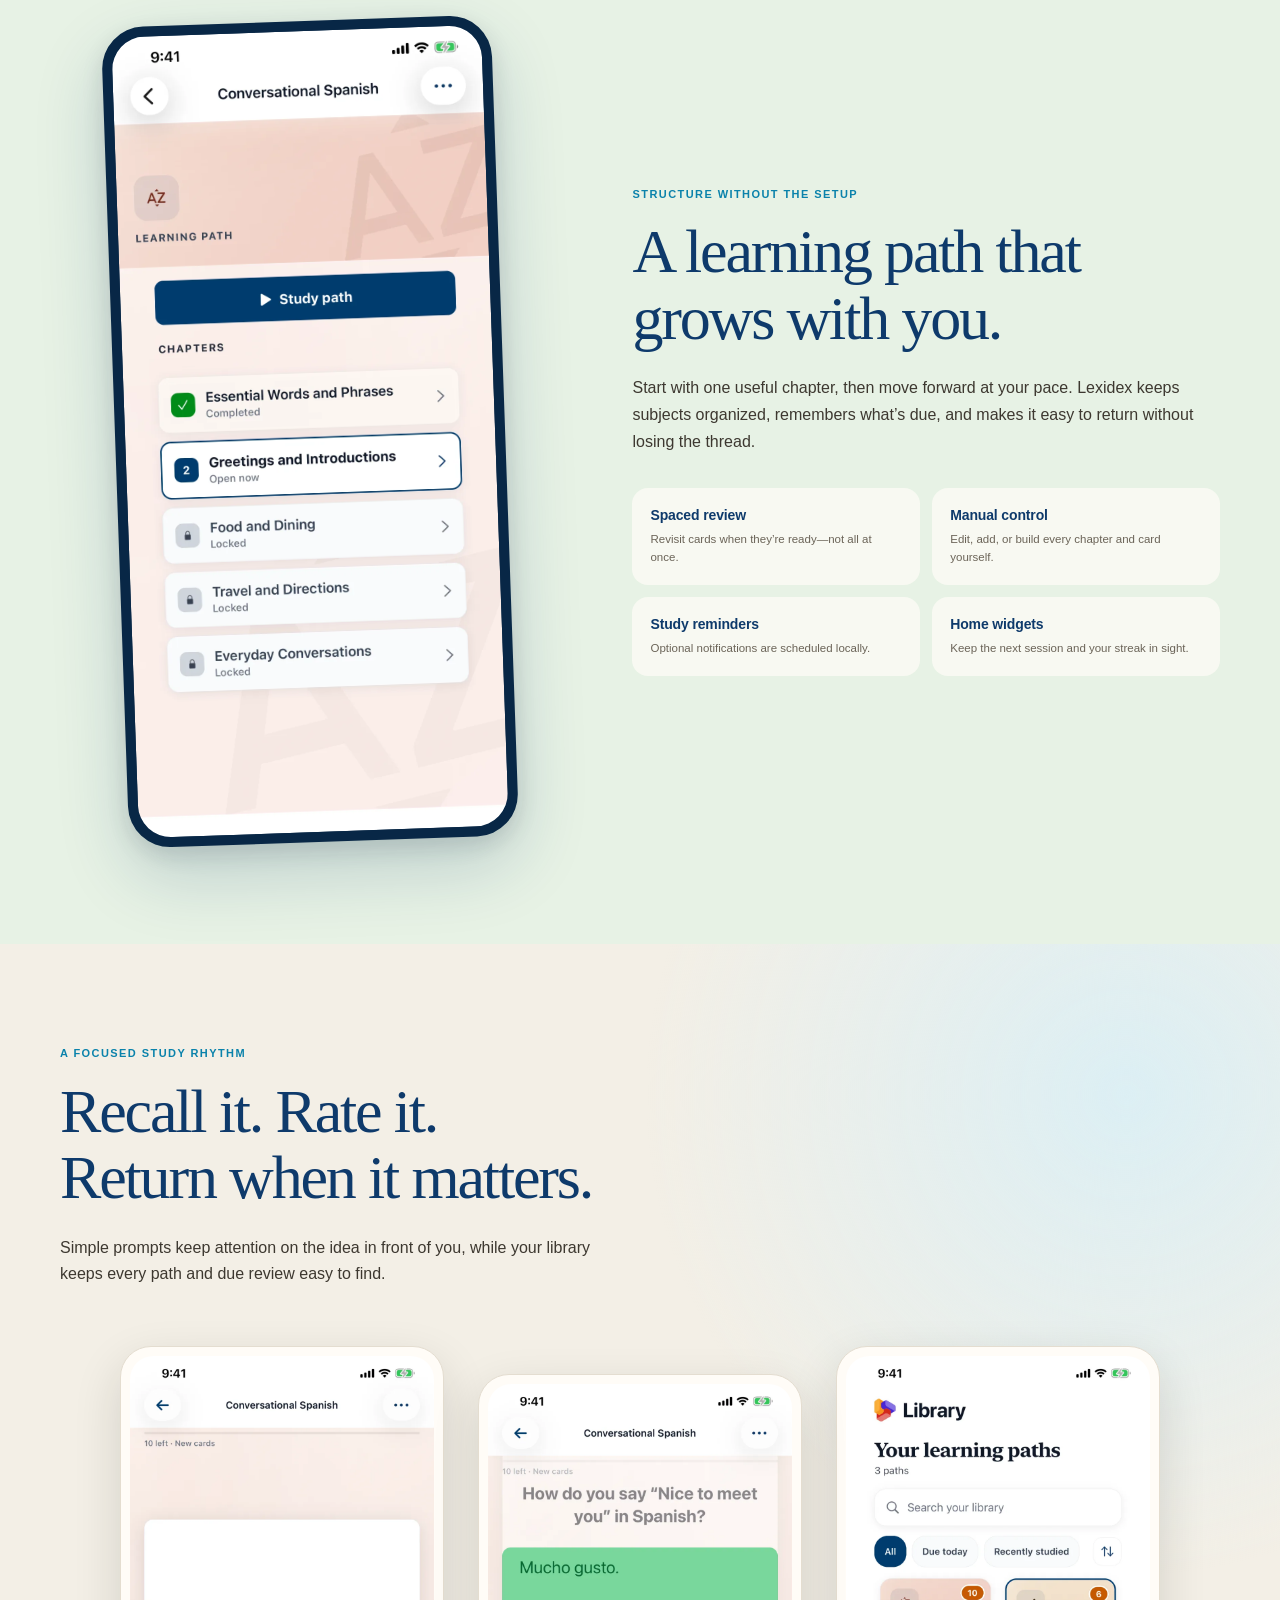
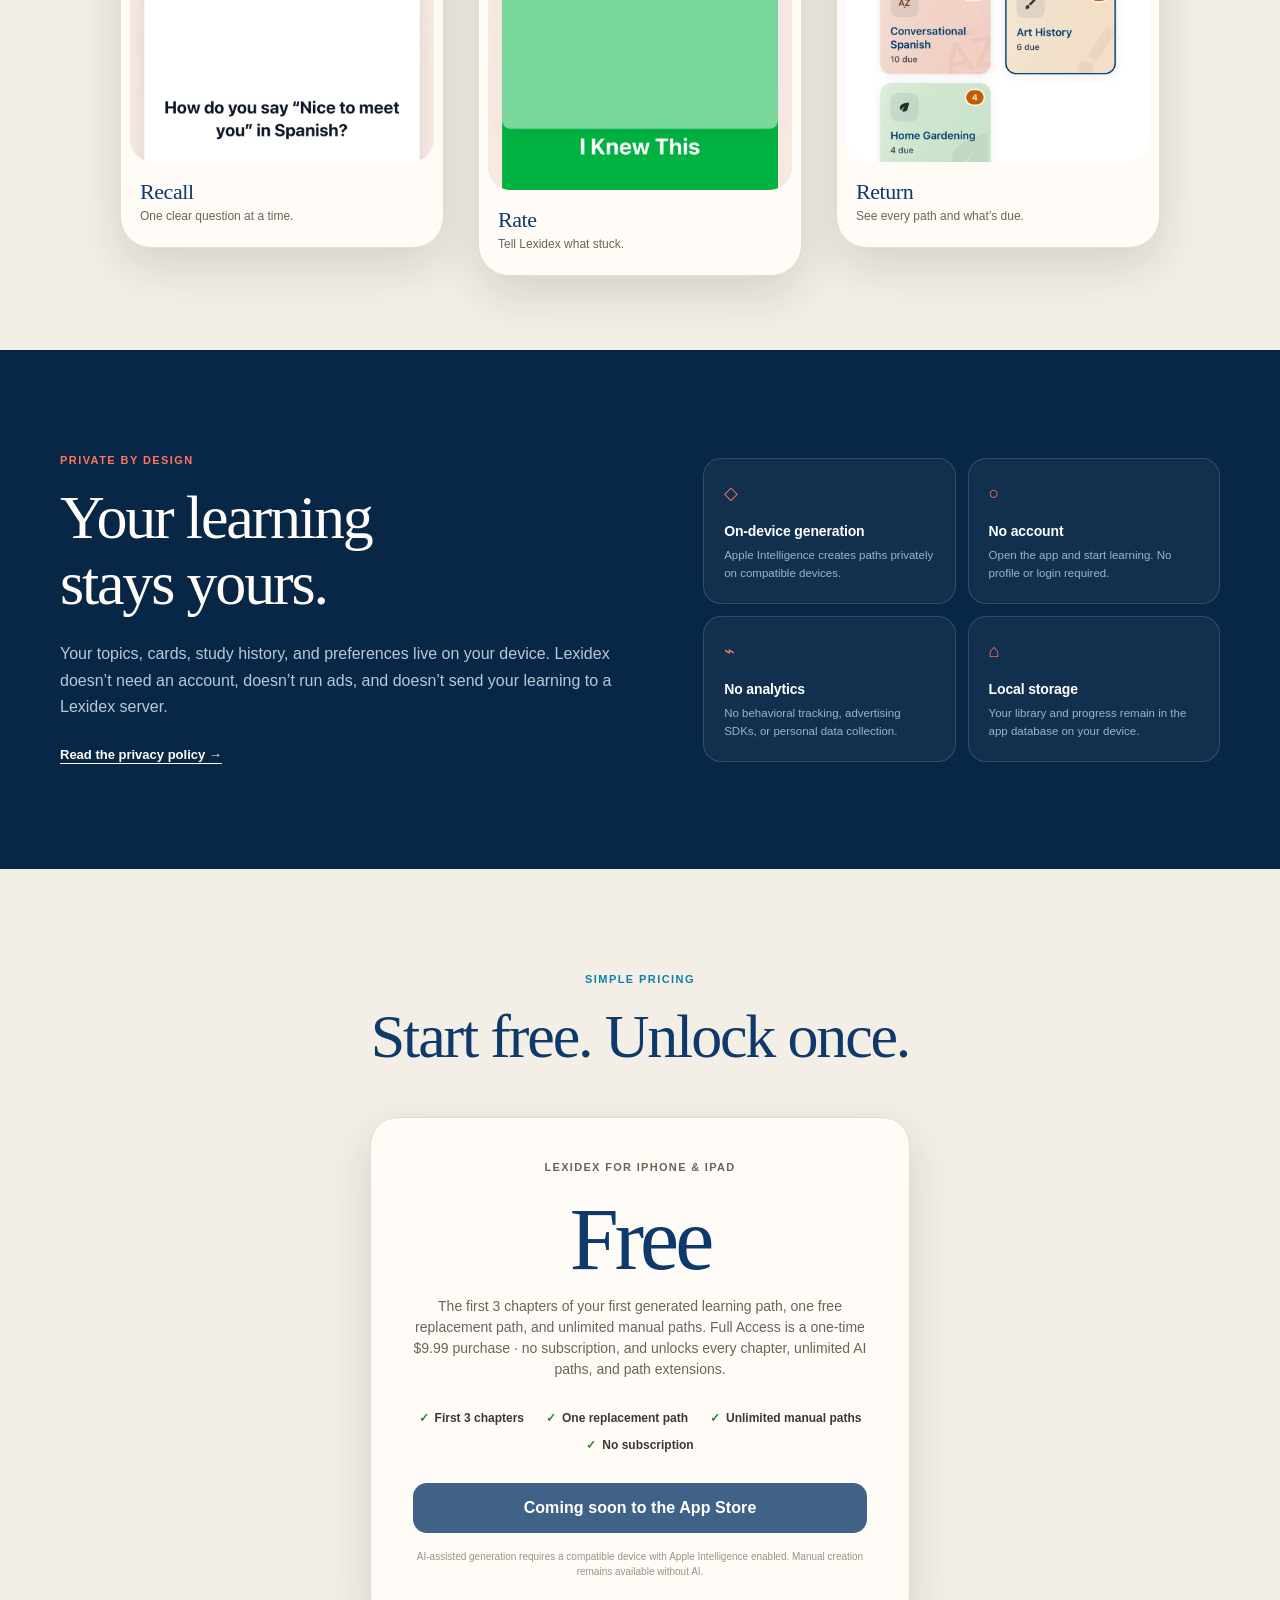
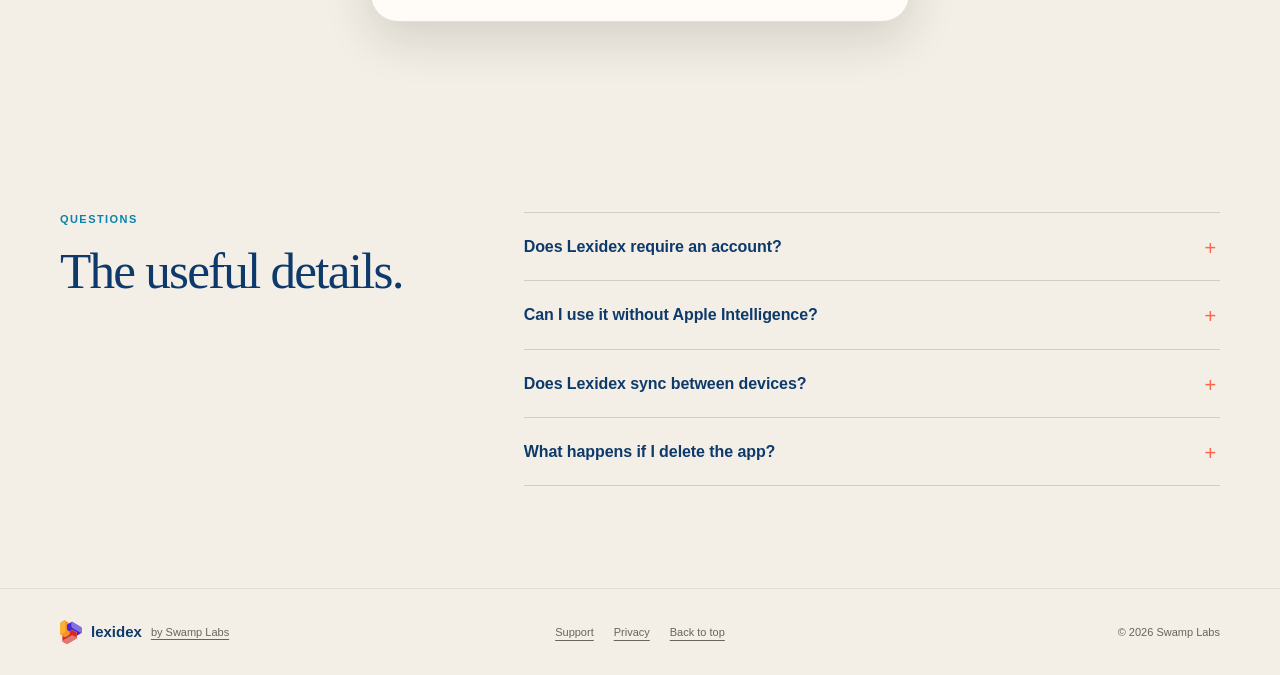
==== commit 5968df0d: "State Lexidex pricing and on-device generation accurately The download is free and Full Access is a " ====
--- a/lexidex/index.html
+++ b/lexidex/index.html
@@ -9,14 +9,14 @@
     <meta property="og:site_name" content="Swamp Labs">
     <meta property="og:url" content="https://swamp-labs.com/lexidex/">
     <meta property="og:title" content="Lexidex — Learn anything. Privately.">
-    <meta property="og:description" content="Private learning paths, generated on your device. One purchase, no subscription.">
+    <meta property="og:description" content="Private learning paths, generated on your device. Free to download. Full Access is $9.99 once, with no subscription.">
     <meta property="og:image" content="https://swamp-labs.com/lexidex/assets/lexidex-social.png">
     <meta property="og:image:width" content="1200">
     <meta property="og:image:height" content="630">
     <meta property="og:image:alt" content="Lexidex — Learn anything. Privately. by Swamp Labs">
     <meta name="twitter:card" content="summary_large_image">
     <meta name="twitter:title" content="Lexidex — Learn anything. Privately.">
-    <meta name="twitter:description" content="Private learning paths, generated on your device. One purchase, no subscription.">
+    <meta name="twitter:description" content="Private learning paths, generated on your device. Free to download. Full Access is $9.99 once, with no subscription.">
     <meta name="twitter:image" content="https://swamp-labs.com/lexidex/assets/lexidex-social.png">
     <title>Lexidex — Learn anything. Privately.</title>
     <link rel="canonical" href="https://swamp-labs.com/lexidex/">
@@ -33,11 +33,22 @@
         "applicationCategory": "EducationalApplication",
         "operatingSystem": "iOS and iPadOS",
         "image": "https://swamp-labs.com/lexidex/assets/lexidex-social.png",
-        "offers": {
-          "@type": "Offer",
-          "price": "4.99",
-          "priceCurrency": "USD"
-        },
+        "offers": [
+          {
+            "@type": "Offer",
+            "name": "Lexidex",
+            "price": "0",
+            "priceCurrency": "USD",
+            "description": "Free download from the App Store."
+          },
+          {
+            "@type": "Offer",
+            "name": "Full Access",
+            "price": "9.99",
+            "priceCurrency": "USD",
+            "description": "One-time, non-consumable in-app purchase. Unlocks every chapter, unlimited AI paths, and path extensions. No subscription."
+          }
+        ],
         "author": {
           "@type": "Organization",
           "name": "Swamp Labs",
@@ -92,7 +103,7 @@
               <a class="button button-app-store" href="#download" aria-disabled="true" data-app-store-link>
                 <span><small data-store-status>Coming soon to the</small>App Store</span>
               </a>
-              <p><strong>Launch offer: $4.99.</strong><br>One purchase · no subscription.</p>
+              <p><strong>Free to download.</strong><br>Full Access is a one-time $9.99 purchase · no subscription.</p>
             </div>
           </div>
 
@@ -110,7 +121,7 @@
         <div class="site-container promise-list">
           <span>No account</span>
           <span>No tracking</span>
-          <span>No cloud required</span>
+          <span>Generated entirely on your device</span>
           <span>No subscription</span>
         </div>
       </section>
@@ -204,18 +215,16 @@
       <section class="section pricing-section" id="pricing">
         <div class="site-container pricing-inner">
           <p class="section-kicker">Simple pricing</p>
-          <h2 class="section-title">One purchase. Keep learning.</h2>
+          <h2 class="section-title">Start free. Unlock once.</h2>
           <article class="price-panel">
             <p class="price-name">Lexidex for iPhone &amp; iPad</p>
-            <div class="price-offer" aria-label="Launch price $4.99, regularly $9.99">
-              <span class="price-badge">Launch price</span>
+            <div class="price-offer" aria-label="Free to download">
               <div class="price-lockup">
-                <del class="price-original">$9.99</del>
-                <span class="price-current">$4.99</span>
+                <span class="price-current">Free</span>
               </div>
             </div>
-            <p class="price-subtitle">One-time purchase · no subscription</p>
-            <ul><li>All current features</li><li>Private AI generation</li><li>Home Screen widgets</li><li>Manual creation</li></ul>
+            <p class="price-subtitle">The first 3 chapters of your first generated learning path, one free replacement path, and unlimited manual paths. Full Access is a one-time $9.99 purchase · no subscription, and unlocks every chapter, unlimited AI paths, and path extensions.</p>
+            <ul><li>First 3 chapters</li><li>One replacement path</li><li>Unlimited manual paths</li><li>No subscription</li></ul>
             <a class="button button-wide" href="#download" aria-disabled="true" data-app-store-link data-live-text="Download on the App Store">Coming soon to the App Store</a>
             <p class="compatibility">AI-assisted generation requires a compatible device with Apple Intelligence enabled. Manual creation remains available without AI.</p>
           </article>
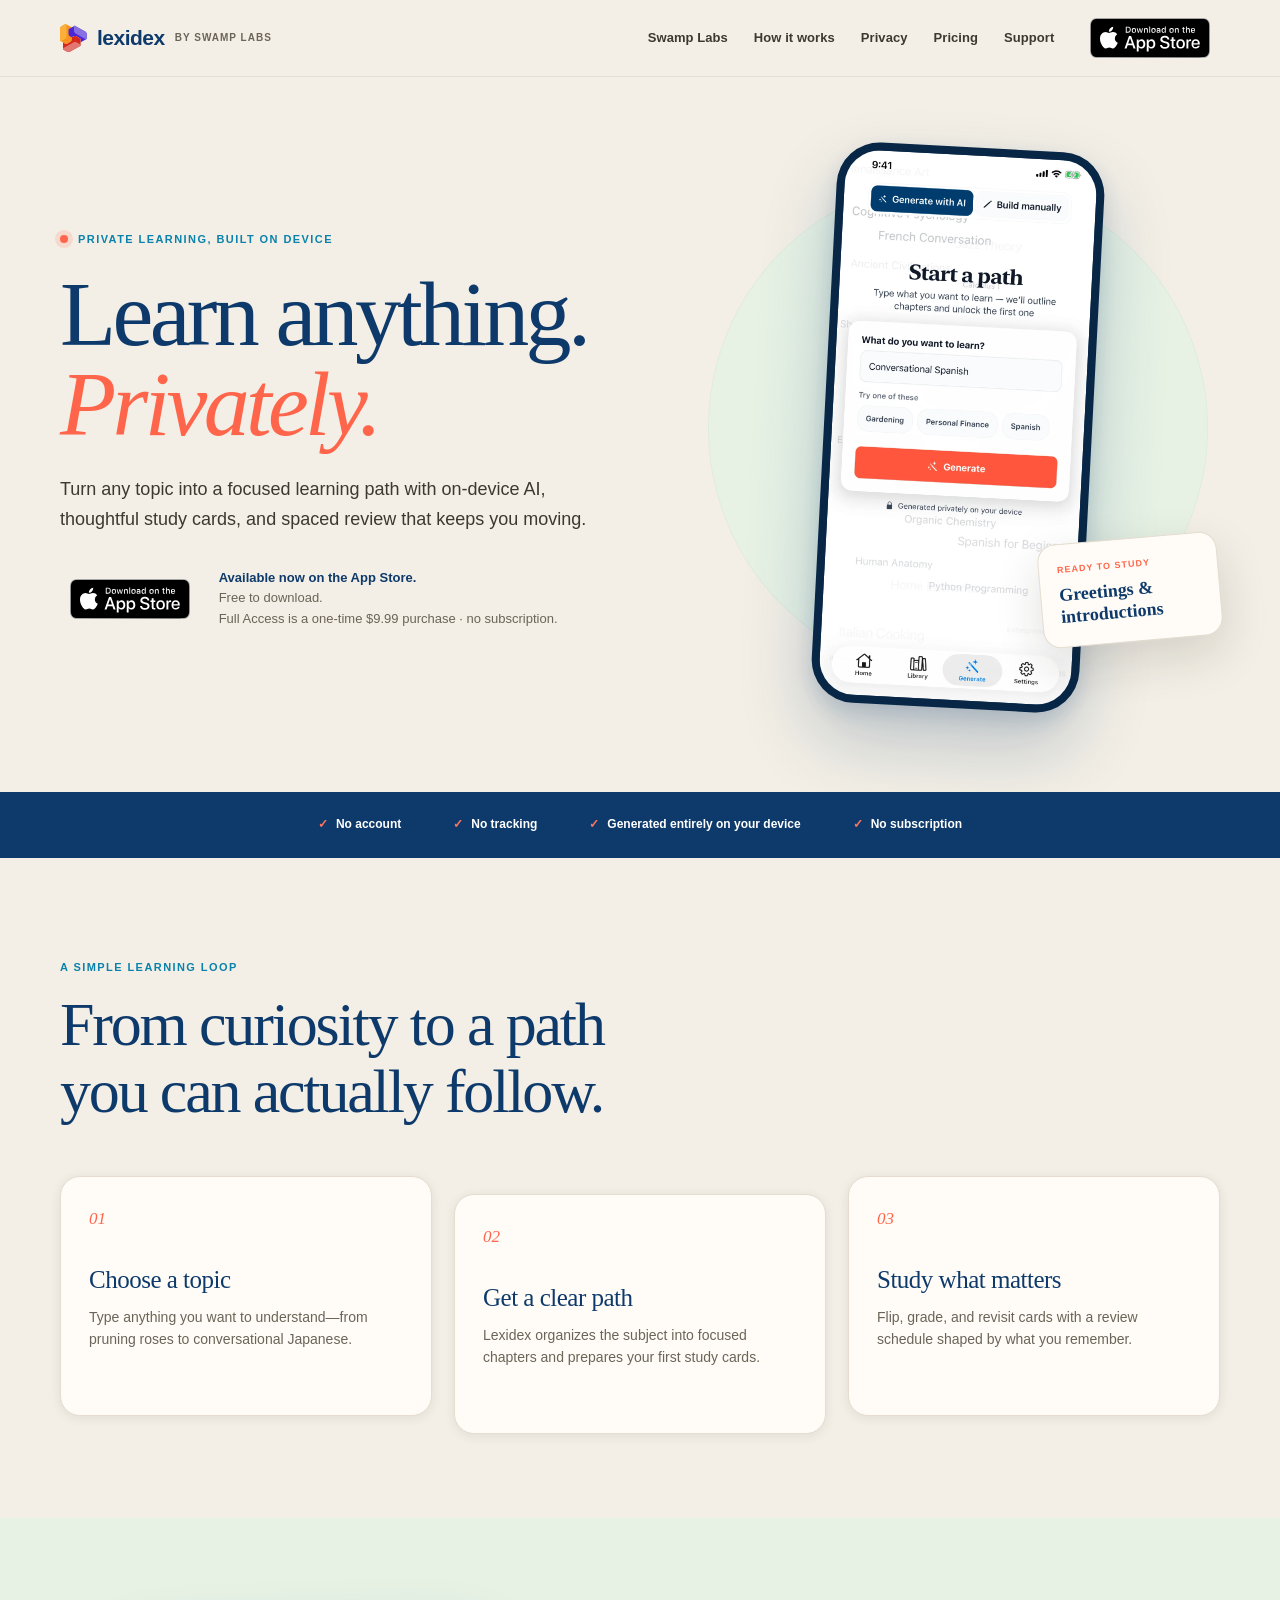
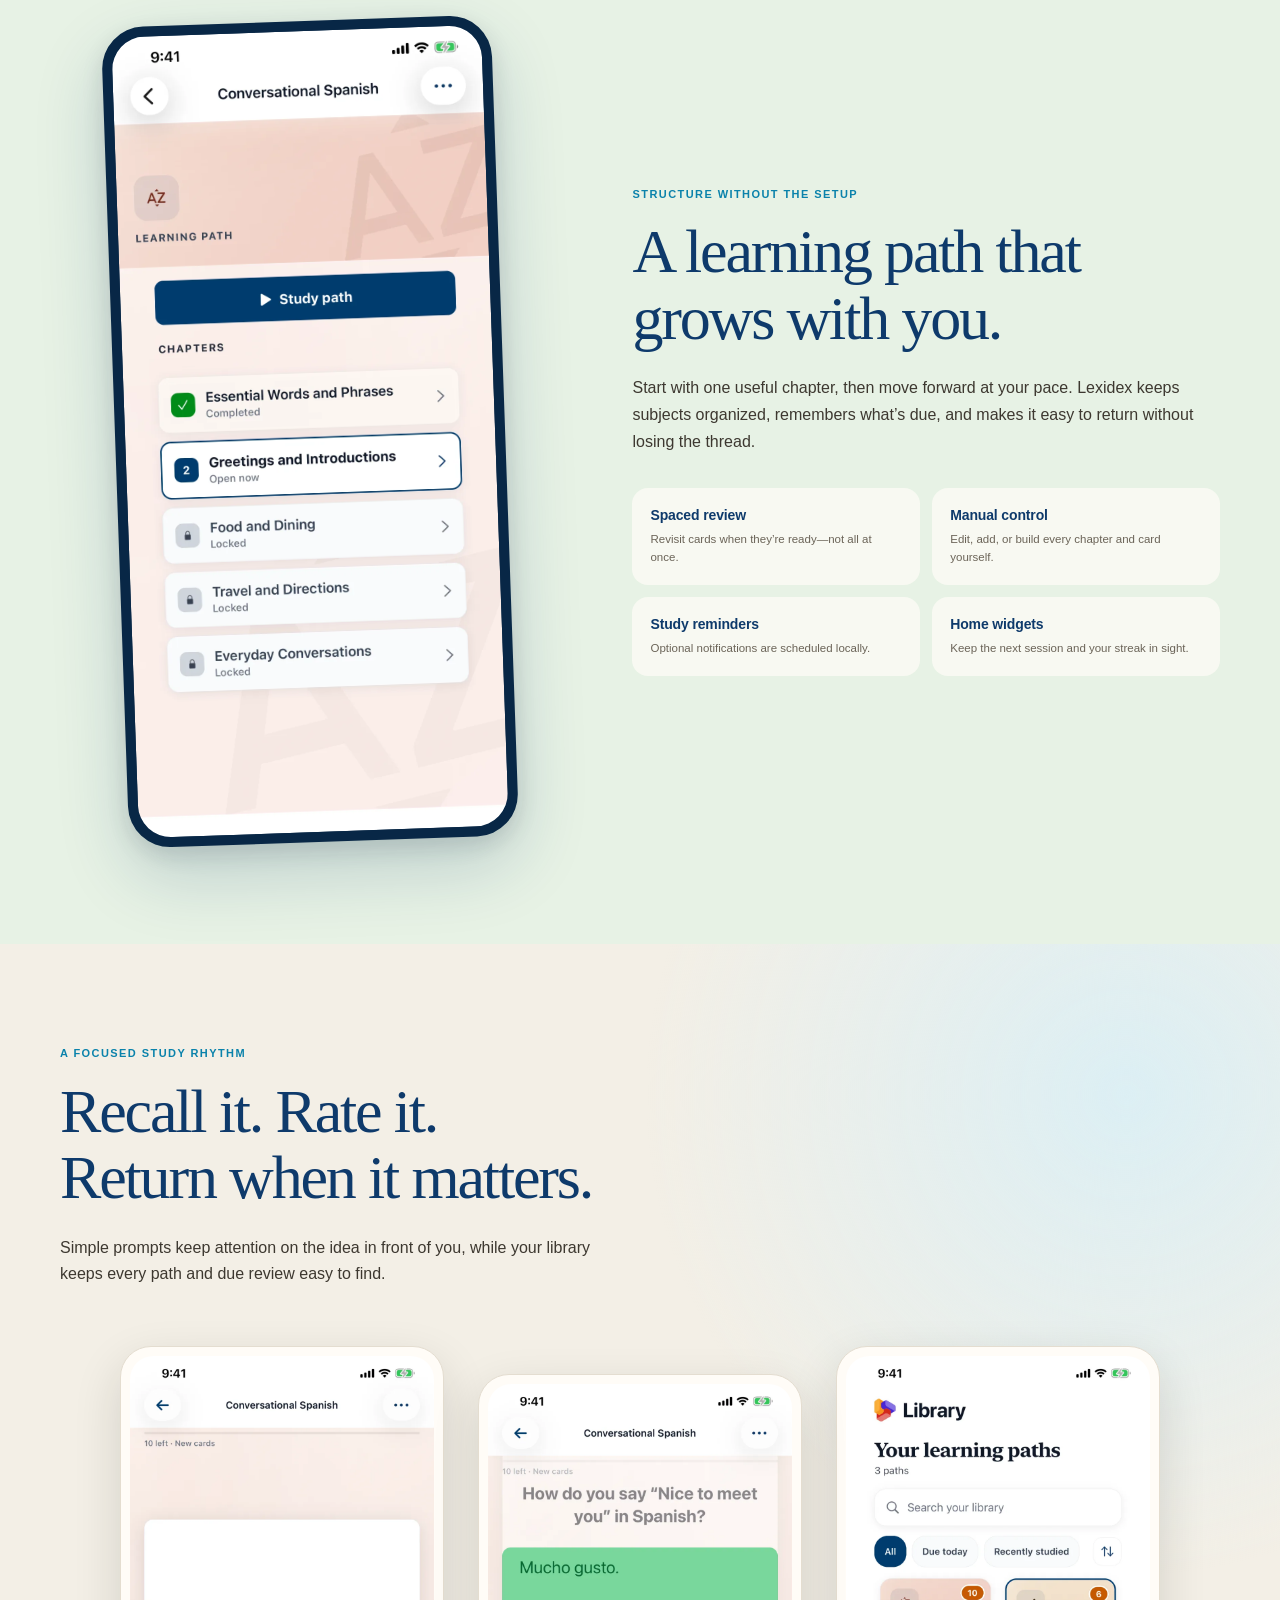
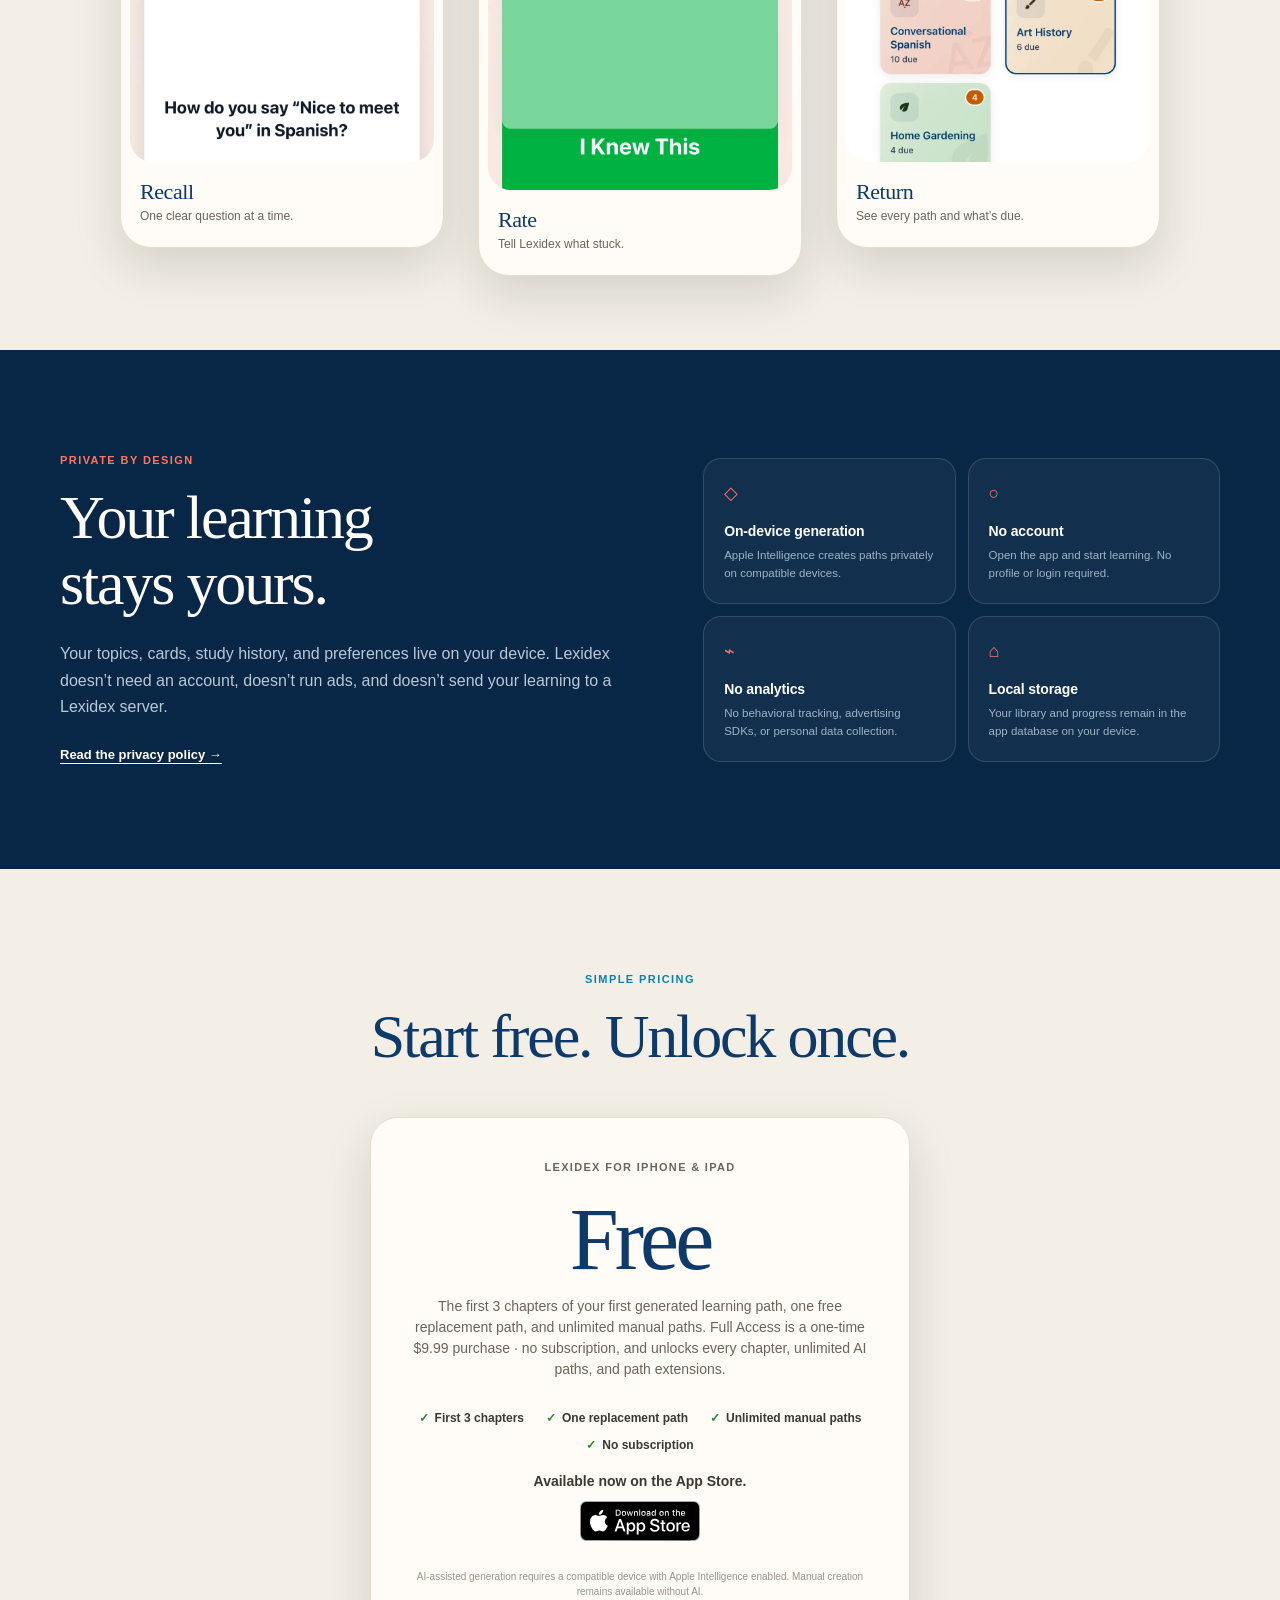
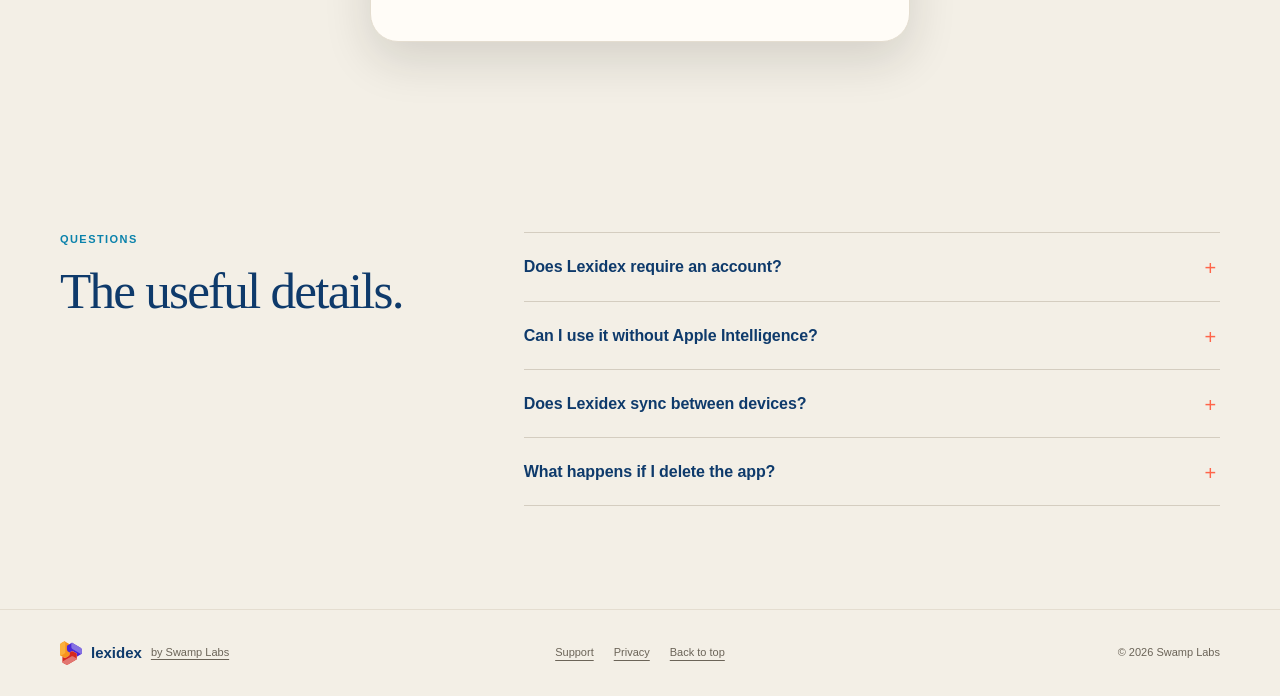
==== commit 93ec2cf8: "Show Lexidex as available on the U.S. App Store Replace coming-soon calls to action with Apple's Dow" ====
--- a/lexidex/index.html
+++ b/lexidex/index.html
@@ -3,6 +3,7 @@
   <head>
     <meta charset="utf-8">
     <meta name="viewport" content="width=device-width, initial-scale=1">
+    <meta name="apple-itunes-app" content="app-id=6755074805">
     <meta name="theme-color" content="#0e3a6b">
     <meta name="description" content="Turn any topic into a private learning path with on-device AI, focused study cards, and spaced review.">
     <meta property="og:type" content="website">
@@ -28,7 +29,7 @@
         "@context": "https://schema.org",
         "@type": "SoftwareApplication",
         "name": "Lexidex",
-        "url": "https://swamp-labs.com/lexidex/",
+        "url": "https://apps.apple.com/us/app/id6755074805",
         "description": "Turn any topic into a private learning path with on-device AI, focused study cards, and spaced review.",
         "applicationCategory": "EducationalApplication",
         "operatingSystem": "iOS and iPadOS",
@@ -39,14 +40,26 @@
             "name": "Lexidex",
             "price": "0",
             "priceCurrency": "USD",
-            "description": "Free download from the App Store."
+            "description": "Free download from the App Store.",
+            "url": "https://apps.apple.com/us/app/id6755074805",
+            "availability": "https://schema.org/InStock",
+            "eligibleRegion": {
+              "@type": "Country",
+              "name": "United States"
+            }
           },
           {
             "@type": "Offer",
             "name": "Full Access",
             "price": "9.99",
             "priceCurrency": "USD",
-            "description": "One-time, non-consumable in-app purchase. Unlocks every chapter, unlimited AI paths, and path extensions. No subscription."
+            "description": "One-time, non-consumable in-app purchase. Unlocks every chapter, unlimited AI paths, and path extensions. No subscription.",
+            "url": "https://apps.apple.com/us/app/id6755074805",
+            "availability": "https://schema.org/InStock",
+            "eligibleRegion": {
+              "@type": "Country",
+              "name": "United States"
+            }
           }
         ],
         "author": {
@@ -87,7 +100,7 @@
           <a href="#privacy">Privacy</a>
           <a href="#pricing">Pricing</a>
           <a href="support.html">Support</a>
-          <a class="button button-small" href="#download" aria-disabled="true" data-app-store-link data-live-text="Get Lexidex">Coming soon</a>
+          <a class="app-store-badge" href="https://apps.apple.com/us/app/id6755074805" target="_blank" rel="noopener noreferrer"><img src="assets/download-on-the-app-store.svg" alt="Download on the App Store" width="119.66407" height="40"></a>
         </nav>
       </div>
     </header>
@@ -100,10 +113,8 @@
             <h1>Learn anything.<br><em>Privately.</em></h1>
             <p class="hero-lede">Turn any topic into a focused learning path with on-device AI, thoughtful study cards, and spaced review that keeps you moving.</p>
             <div class="hero-actions" id="download">
-              <a class="button button-app-store" href="#download" aria-disabled="true" data-app-store-link>
-                <span><small data-store-status>Coming soon to the</small>App Store</span>
-              </a>
-              <p><strong>Free to download.</strong><br>Full Access is a one-time $9.99 purchase · no subscription.</p>
+              <a class="app-store-badge" href="https://apps.apple.com/us/app/id6755074805" target="_blank" rel="noopener noreferrer"><img src="assets/download-on-the-app-store.svg" alt="Download on the App Store" width="119.66407" height="40"></a>
+              <p><strong>Available now on the App Store.</strong><br>Free to download.<br>Full Access is a one-time $9.99 purchase · no subscription.</p>
             </div>
           </div>
 
@@ -225,7 +236,8 @@
             </div>
             <p class="price-subtitle">The first 3 chapters of your first generated learning path, one free replacement path, and unlimited manual paths. Full Access is a one-time $9.99 purchase · no subscription, and unlocks every chapter, unlimited AI paths, and path extensions.</p>
             <ul><li>First 3 chapters</li><li>One replacement path</li><li>Unlimited manual paths</li><li>No subscription</li></ul>
-            <a class="button button-wide" href="#download" aria-disabled="true" data-app-store-link data-live-text="Download on the App Store">Coming soon to the App Store</a>
+            <p class="store-availability">Available now on the App Store.</p>
+            <a class="app-store-badge" href="https://apps.apple.com/us/app/id6755074805" target="_blank" rel="noopener noreferrer"><img src="assets/download-on-the-app-store.svg" alt="Download on the App Store" width="119.66407" height="40"></a>
             <p class="compatibility">AI-assisted generation requires a compatible device with Apple Intelligence enabled. Manual creation remains available without AI.</p>
           </article>
         </div>
@@ -255,6 +267,5 @@
       </div>
     </footer>
 
-    <div class="toast" role="status" aria-live="polite" data-toast hidden>Lexidex is coming soon to the App Store.</div>
   </body>
 </html>
--- a/lexidex/styles.css
+++ b/lexidex/styles.css
@@ -157,7 +157,7 @@
   gap: 26px;
 }
 
-.primary-navigation > a:not(.button) {
+.primary-navigation > a:not(.app-store-badge) {
   color: var(--paper-text-secondary);
   font-size: 13px;
   font-weight: 650;
@@ -165,47 +165,8 @@
   text-decoration: none;
 }
 
-.primary-navigation > a:not(.button):hover { color: var(--brand-cyan); }
+.primary-navigation > a:not(.app-store-badge):hover { color: var(--brand-cyan); }
 .menu-toggle { display: none; }
-
-.button {
-  min-height: 50px;
-  display: inline-flex;
-  align-items: center;
-  justify-content: center;
-  gap: 10px;
-  padding: 0 22px;
-  border: 0;
-  border-radius: var(--radius-hero);
-  background: var(--brand-navy);
-  color: var(--white);
-  box-shadow: 0 10px 28px rgba(14, 58, 107, 0.16);
-  font-weight: 750;
-  letter-spacing: 0.005em;
-  text-decoration: none;
-  transition: background-color 160ms ease, box-shadow 160ms ease, transform 160ms ease;
-}
-
-.button:hover {
-  background: var(--brand-cyan);
-  box-shadow: 0 14px 34px rgba(10, 130, 171, 0.2);
-  transform: translateY(-1px);
-}
-
-.button:active { transform: translateY(0); }
-.button-small { min-height: 40px; padding-inline: 17px; border-radius: var(--radius-study); font-size: 13px; }
-.button-wide { width: 100%; }
-.button[aria-disabled="true"] {
-  cursor: default;
-  background: color-mix(in srgb, var(--brand-navy) 78%, var(--paper-base));
-  box-shadow: none;
-}
-
-.button[aria-disabled="true"]:hover {
-  background: color-mix(in srgb, var(--brand-navy) 78%, var(--paper-base));
-  box-shadow: none;
-  transform: none;
-}
 
 .hero {
   position: relative;
@@ -281,9 +242,19 @@
   margin-top: 34px;
 }
 
-.button-app-store { min-width: 214px; justify-content: flex-start; }
-.button-app-store span:last-child { display: grid; line-height: 1.05; font-size: 17px; }
-.button-app-store small { font-size: 9px; font-weight: 600; letter-spacing: 0.2px; }
+.app-store-badge {
+  display: inline-block;
+  margin: 10px;
+  line-height: 0;
+  text-decoration: none;
+}
+
+.app-store-badge img {
+  height: 40px;
+  width: auto;
+  max-width: none;
+}
+
 .hero-actions p { margin: 0; color: var(--paper-text-tertiary); font-size: 13px; }
 .hero-actions strong { color: var(--brand-navy); }
 
@@ -504,9 +475,10 @@
   line-height: 0.92;
 }
 .price-subtitle { margin: 15px 0 0; color: var(--paper-text-tertiary); font-size: 14px; line-height: 1.5; }
-.price-panel ul { display: flex; justify-content: center; flex-wrap: wrap; gap: 9px 22px; margin: 29px 0; padding: 0; color: var(--paper-text-secondary); font-size: 12px; font-weight: 650; line-height: 1.5; list-style: none; }
+.price-panel ul { display: flex; justify-content: center; flex-wrap: wrap; gap: 9px 22px; margin: 29px 0 0; padding: 0; color: var(--paper-text-secondary); font-size: 12px; font-weight: 650; line-height: 1.5; list-style: none; }
 .price-panel li::before { content: "✓"; margin-right: 6px; color: var(--green); }
-.compatibility { margin: 16px 0 0; color: var(--paper-text-disabled); font-size: 10px; line-height: 1.5; }
+.store-availability { margin: 18px 0 0; color: var(--paper-text-secondary); font-size: 14px; font-weight: 700; line-height: 1.4; }
+.compatibility { margin: 10px 0 0; color: var(--paper-text-disabled); font-size: 10px; line-height: 1.5; }
 
 .faq-section { padding-top: clamp(64px, 7vw, 88px); }
 .faq-layout { display: grid; grid-template-columns: 0.72fr 1.28fr; gap: 72px; }
@@ -529,22 +501,6 @@
 .footer-inner nav { display: flex; gap: 20px; }
 .footer-inner nav a { text-underline-offset: 4px; }
 .footer-inner > p { justify-self: end; margin: 0; }
-
-.toast {
-  position: fixed;
-  z-index: 200;
-  left: 50%;
-  bottom: 24px;
-  transform: translateX(-50%);
-  padding: 12px 17px;
-  border: 1px solid var(--paper-border);
-  border-radius: var(--radius-study);
-  background: var(--paper-elevated);
-  color: var(--paper-text-secondary);
-  box-shadow: var(--shadow-study);
-  font-size: 13px;
-  font-weight: 700;
-}
 
 /* Shared content-page shell: support and privacy */
 .content-page main { min-height: 70vh; }
@@ -594,8 +550,8 @@
   }
 
   .primary-navigation.is-open { transform: translateY(0); visibility: visible; }
-  .primary-navigation > a:not(.button) { padding: 14px 4px; border-bottom: 1px solid var(--paper-border); font-size: 15px; }
-  .primary-navigation .button { margin-top: 16px; }
+  .primary-navigation > a:not(.app-store-badge) { padding: 14px 4px; border-bottom: 1px solid var(--paper-border); font-size: 15px; }
+  .primary-navigation .app-store-badge { justify-self: start; margin: 16px 10px 10px; }
   .hero-grid { grid-template-columns: 1fr; padding-top: 58px; text-align: center; }
   .hero-copy { display: flex; flex-direction: column; align-items: center; }
   .hero-product { margin-top: 12px; }
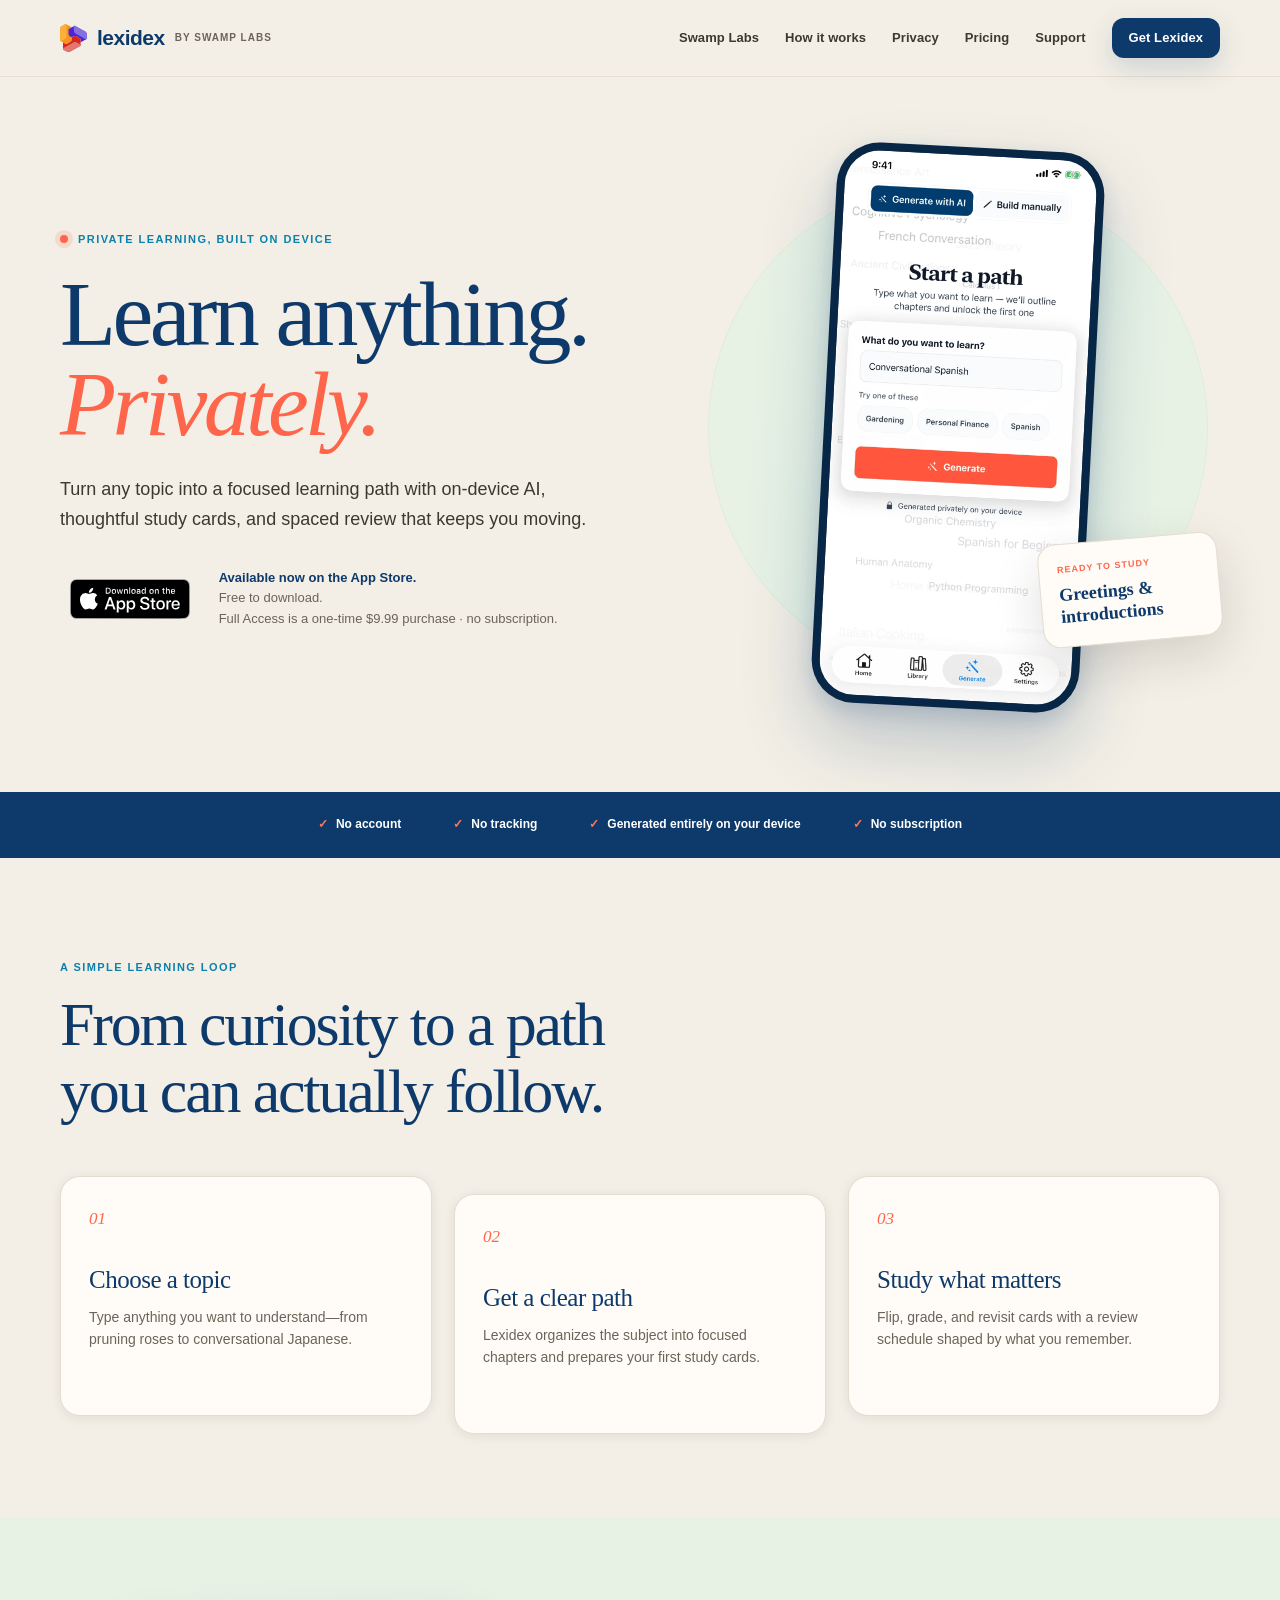
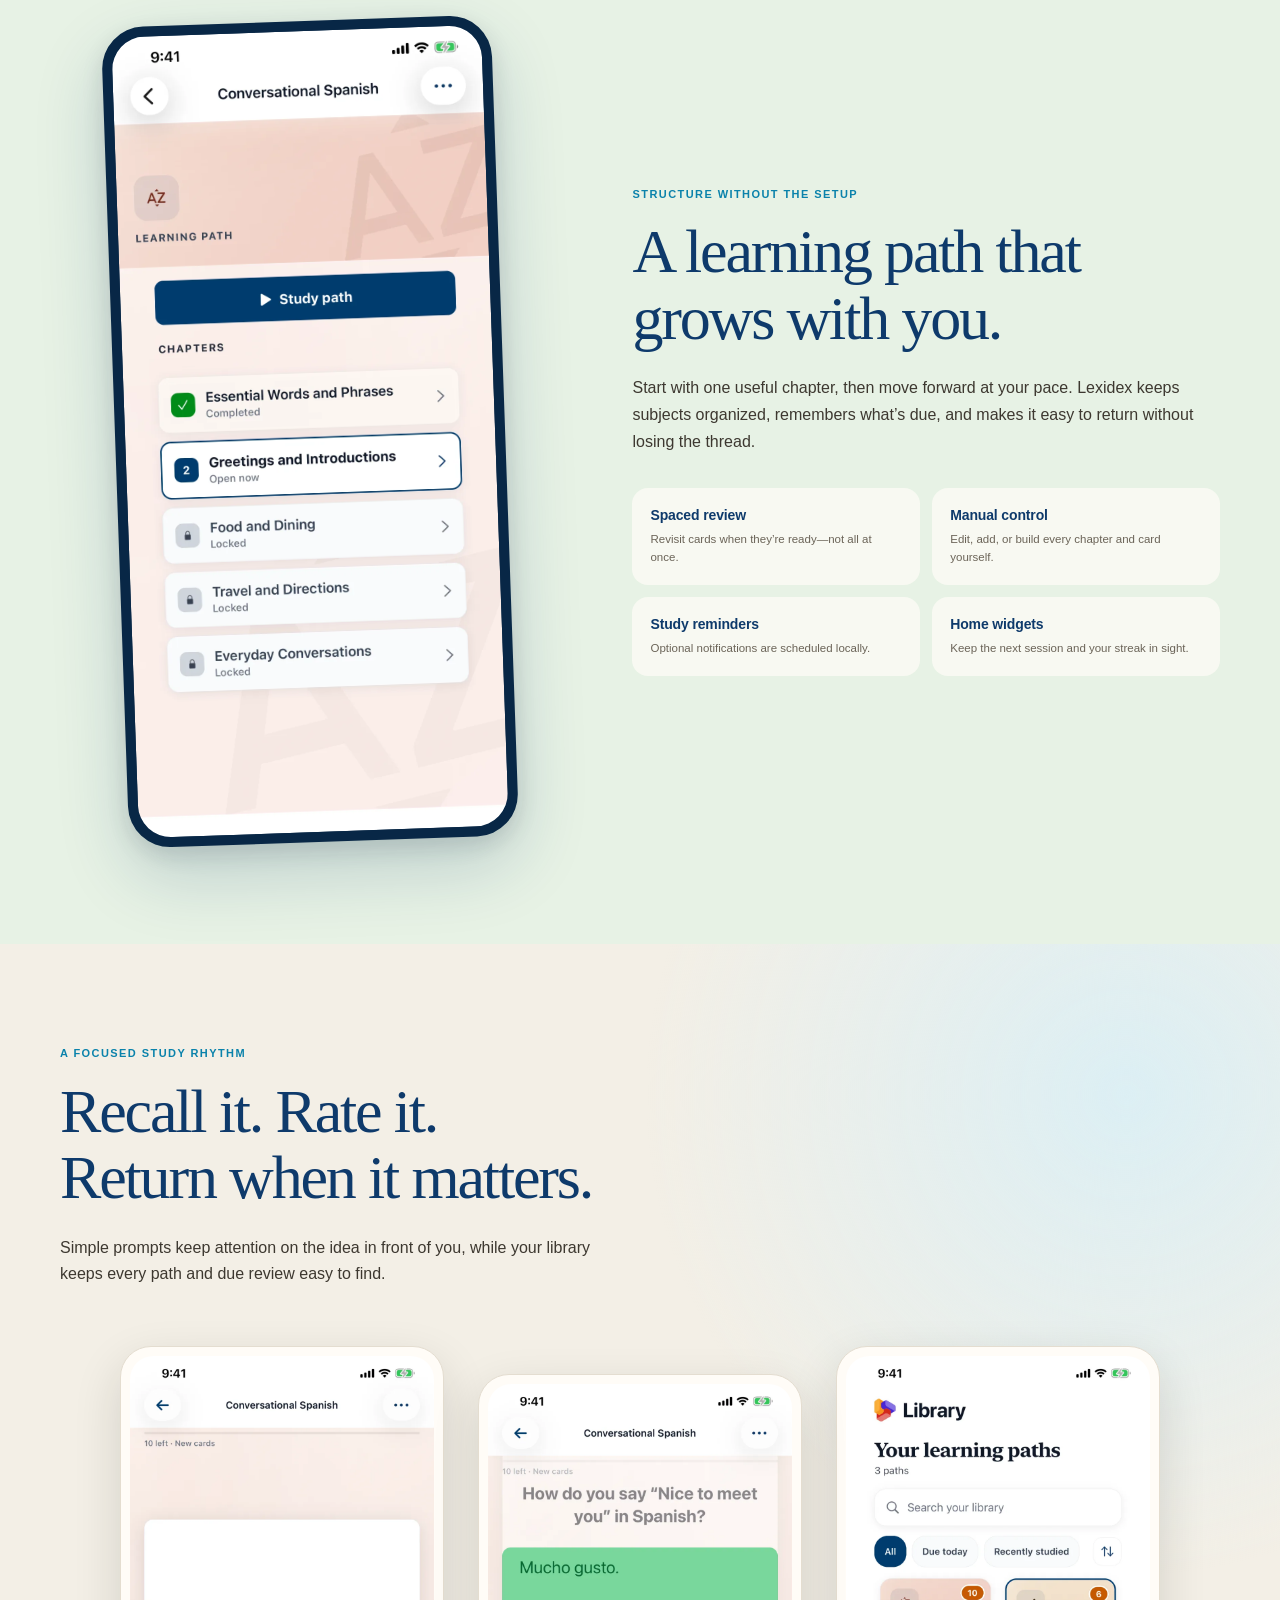
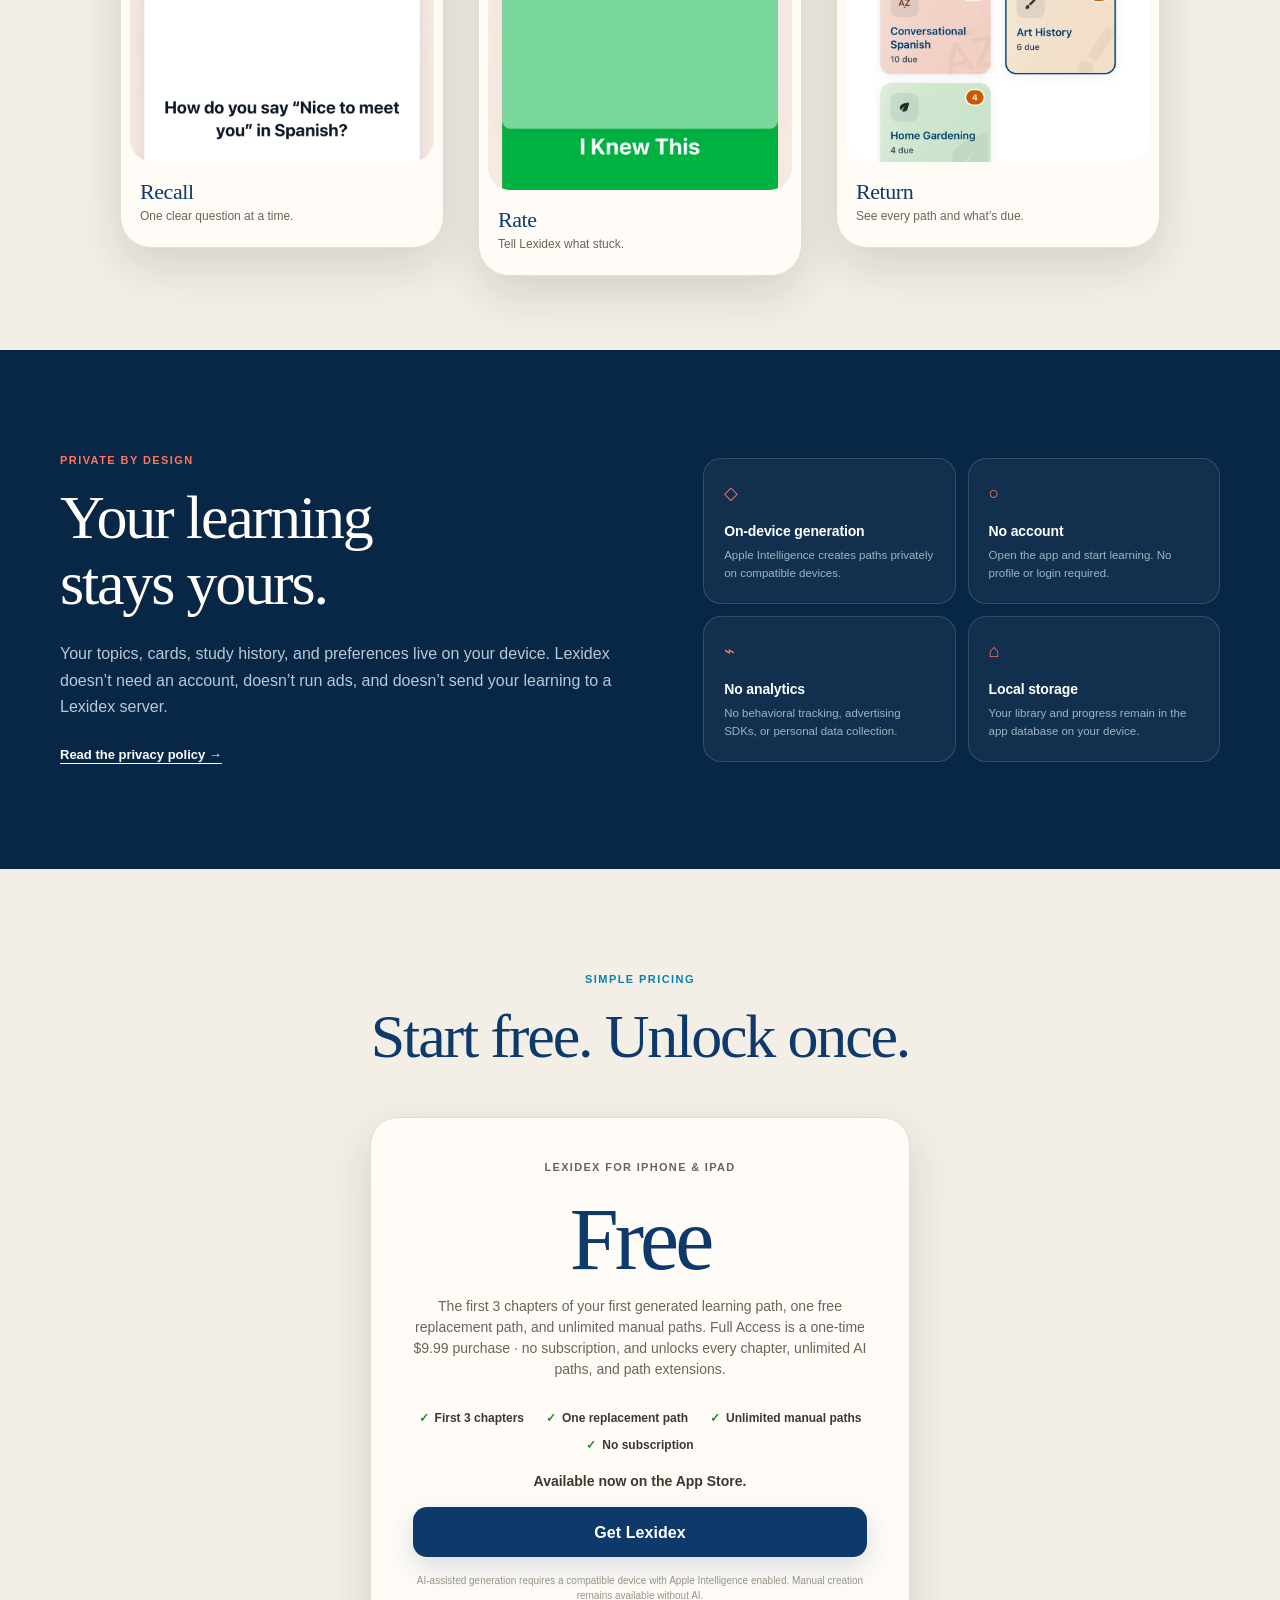
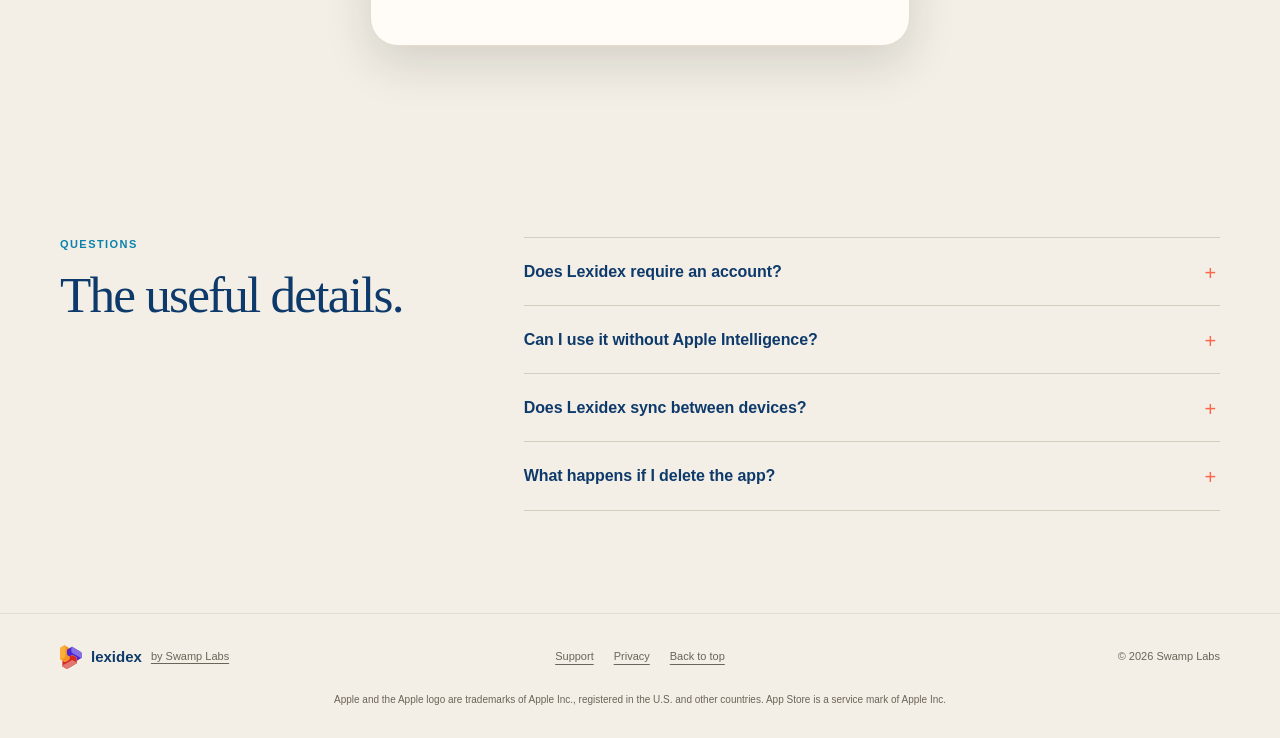
==== commit 723bbae0: "Use one App Store badge and add the trademark line Keep Apple's badge only in the Lexidex hero. Head" ====
--- a/lexidex/index.html
+++ b/lexidex/index.html
@@ -100,7 +100,7 @@
           <a href="#privacy">Privacy</a>
           <a href="#pricing">Pricing</a>
           <a href="support.html">Support</a>
-          <a class="app-store-badge" href="https://apps.apple.com/us/app/id6755074805" target="_blank" rel="noopener noreferrer"><img src="assets/download-on-the-app-store.svg" alt="Download on the App Store" width="119.66407" height="40"></a>
+          <a class="button button-small" href="https://apps.apple.com/us/app/id6755074805" target="_blank" rel="noopener noreferrer">Get Lexidex</a>
         </nav>
       </div>
     </header>
@@ -237,7 +237,7 @@
             <p class="price-subtitle">The first 3 chapters of your first generated learning path, one free replacement path, and unlimited manual paths. Full Access is a one-time $9.99 purchase · no subscription, and unlocks every chapter, unlimited AI paths, and path extensions.</p>
             <ul><li>First 3 chapters</li><li>One replacement path</li><li>Unlimited manual paths</li><li>No subscription</li></ul>
             <p class="store-availability">Available now on the App Store.</p>
-            <a class="app-store-badge" href="https://apps.apple.com/us/app/id6755074805" target="_blank" rel="noopener noreferrer"><img src="assets/download-on-the-app-store.svg" alt="Download on the App Store" width="119.66407" height="40"></a>
+            <a class="button button-wide" href="https://apps.apple.com/us/app/id6755074805" target="_blank" rel="noopener noreferrer">Get Lexidex</a>
             <p class="compatibility">AI-assisted generation requires a compatible device with Apple Intelligence enabled. Manual creation remains available without AI.</p>
           </article>
         </div>
@@ -264,6 +264,7 @@
         <div class="footer-brand"><img src="assets/lexidex-icon.svg" alt="" width="24" height="26"><strong>lexidex</strong><a href="../">by Swamp Labs</a></div>
         <nav aria-label="Footer navigation"><a href="support.html">Support</a><a href="privacy.html">Privacy</a><a href="#main">Back to top</a></nav>
         <p>© <span data-current-year>2026</span> Swamp Labs</p>
+        <p class="legal-credit">Apple and the Apple logo are trademarks of Apple Inc., registered in the U.S. and other countries. App Store is a service mark of Apple Inc.</p>
       </div>
     </footer>
 
--- a/lexidex/styles.css
+++ b/lexidex/styles.css
@@ -157,7 +157,7 @@
   gap: 26px;
 }
 
-.primary-navigation > a:not(.app-store-badge) {
+.primary-navigation > a:not(.button) {
   color: var(--paper-text-secondary);
   font-size: 13px;
   font-weight: 650;
@@ -165,8 +165,36 @@
   text-decoration: none;
 }
 
-.primary-navigation > a:not(.app-store-badge):hover { color: var(--brand-cyan); }
+.primary-navigation > a:not(.button):hover { color: var(--brand-cyan); }
 .menu-toggle { display: none; }
+
+.button {
+  min-height: 50px;
+  display: inline-flex;
+  align-items: center;
+  justify-content: center;
+  gap: 10px;
+  padding: 0 22px;
+  border: 0;
+  border-radius: var(--radius-hero);
+  background: var(--brand-navy);
+  color: var(--white);
+  box-shadow: 0 10px 28px rgba(14, 58, 107, 0.16);
+  font-weight: 750;
+  letter-spacing: 0.005em;
+  text-decoration: none;
+  transition: background-color 160ms ease, box-shadow 160ms ease, transform 160ms ease;
+}
+
+.button:hover {
+  background: var(--brand-cyan);
+  box-shadow: 0 14px 34px rgba(10, 130, 171, 0.2);
+  transform: translateY(-1px);
+}
+
+.button:active { transform: translateY(0); }
+.button-small { min-height: 40px; padding-inline: 17px; border-radius: var(--radius-study); font-size: 13px; }
+.button-wide { width: 100%; }
 
 .hero {
   position: relative;
@@ -478,7 +506,8 @@
 .price-panel ul { display: flex; justify-content: center; flex-wrap: wrap; gap: 9px 22px; margin: 29px 0 0; padding: 0; color: var(--paper-text-secondary); font-size: 12px; font-weight: 650; line-height: 1.5; list-style: none; }
 .price-panel li::before { content: "✓"; margin-right: 6px; color: var(--green); }
 .store-availability { margin: 18px 0 0; color: var(--paper-text-secondary); font-size: 14px; font-weight: 700; line-height: 1.4; }
-.compatibility { margin: 10px 0 0; color: var(--paper-text-disabled); font-size: 10px; line-height: 1.5; }
+.price-panel .button { margin-top: 16px; }
+.compatibility { margin: 16px 0 0; color: var(--paper-text-disabled); font-size: 10px; line-height: 1.5; }
 
 .faq-section { padding-top: clamp(64px, 7vw, 88px); }
 .faq-layout { display: grid; grid-template-columns: 0.72fr 1.28fr; gap: 72px; }
@@ -501,6 +530,14 @@
 .footer-inner nav { display: flex; gap: 20px; }
 .footer-inner nav a { text-underline-offset: 4px; }
 .footer-inner > p { justify-self: end; margin: 0; }
+.footer-inner > p.legal-credit {
+  grid-column: 1 / -1;
+  justify-self: center;
+  max-width: 42rem;
+  font-size: 10px;
+  line-height: 1.45;
+  text-align: center;
+}
 
 /* Shared content-page shell: support and privacy */
 .content-page main { min-height: 70vh; }
@@ -550,8 +587,8 @@
   }
 
   .primary-navigation.is-open { transform: translateY(0); visibility: visible; }
-  .primary-navigation > a:not(.app-store-badge) { padding: 14px 4px; border-bottom: 1px solid var(--paper-border); font-size: 15px; }
-  .primary-navigation .app-store-badge { justify-self: start; margin: 16px 10px 10px; }
+  .primary-navigation > a:not(.button) { padding: 14px 4px; border-bottom: 1px solid var(--paper-border); font-size: 15px; }
+  .primary-navigation .button { margin-top: 16px; }
   .hero-grid { grid-template-columns: 1fr; padding-top: 58px; text-align: center; }
   .hero-copy { display: flex; flex-direction: column; align-items: center; }
   .hero-product { margin-top: 12px; }
